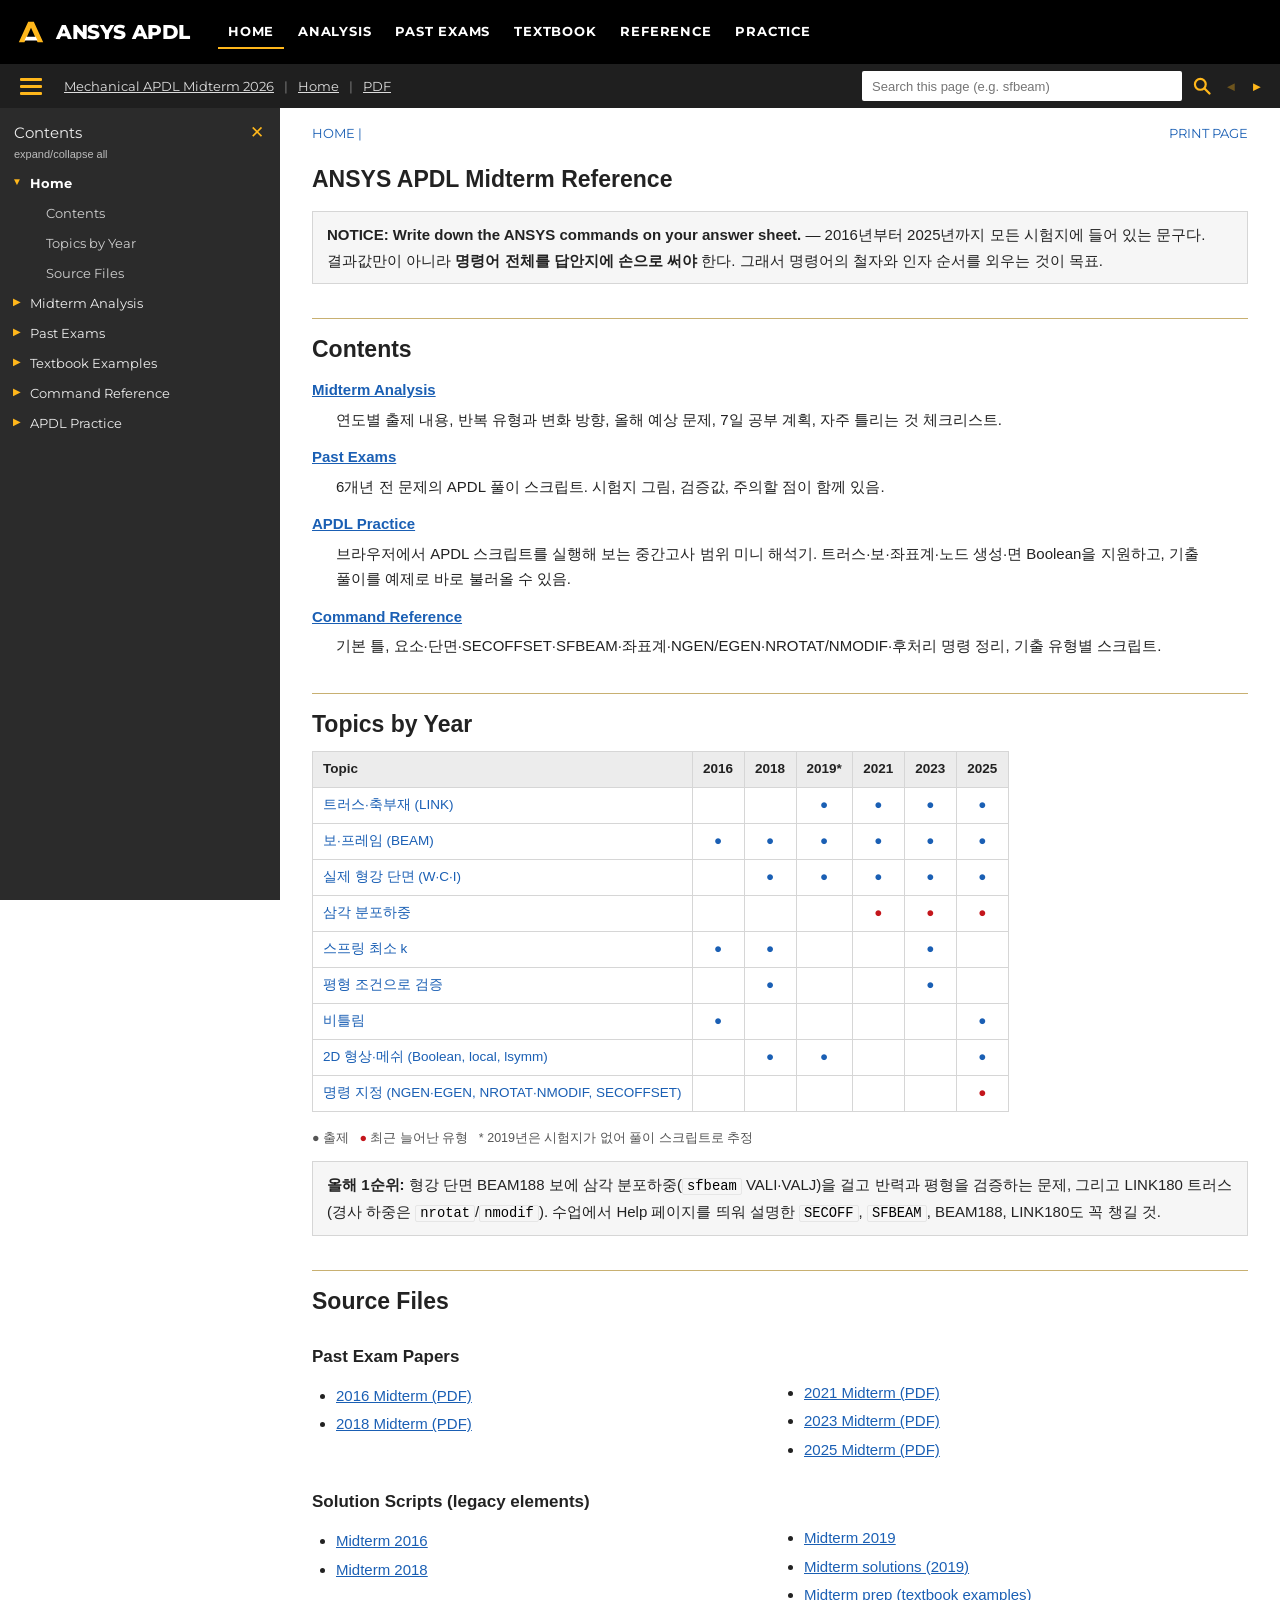
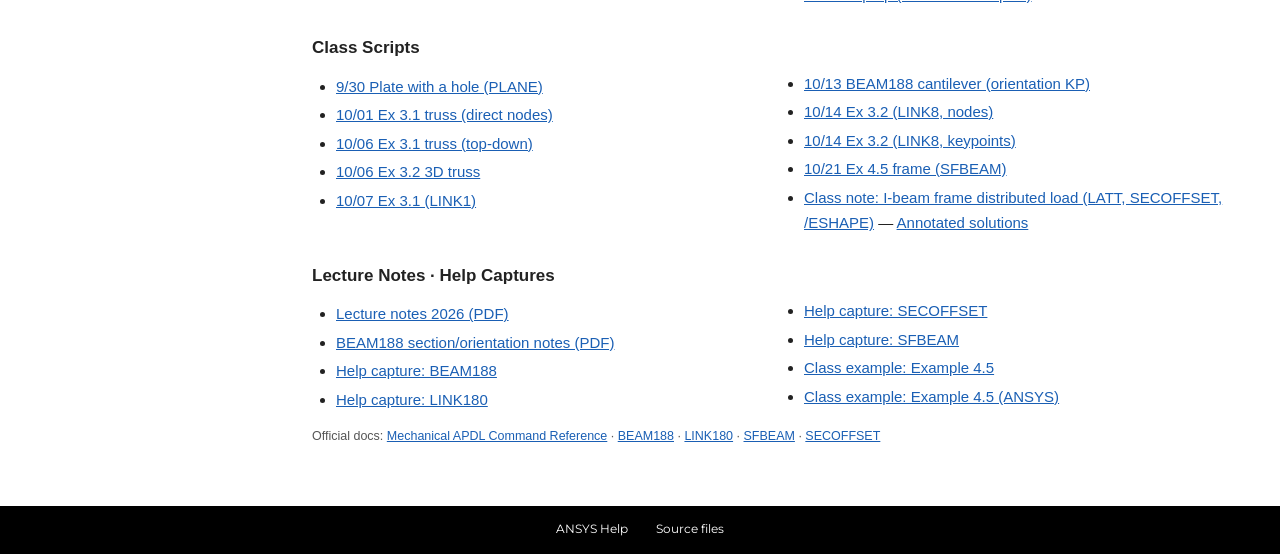
==== index.html @ 841d7f25 "사이트 설명 문체를 ~합니다에서 ~한다/~음 체로 통일 Co-Authored-By: Claude Sonnet 5.5 <noreply@anthropic.com> Claude-Sess" ====
<!doctype html>
<html lang="en">
<head>
<meta charset="utf-8">
<meta name="viewport" content="width=device-width, initial-scale=1">
<meta name="robots" content="noindex">
<title>ANSYS APDL</title>
<meta name="description" content="ANSYS APDL midterm reference">
<link rel="preconnect" href="https://fonts.googleapis.com">
<link rel="preconnect" href="https://fonts.gstatic.com" crossorigin>
<link rel="stylesheet" href="https://fonts.googleapis.com/css2?family=Montserrat:wght@400;500;600;700;800&display=swap">
<link rel="stylesheet" href="style.css">
</head>
<body>
<header class="hd">
  <a class="logo" href="index.html"><svg class="mk" viewBox="0 0 32 32" aria-hidden="true"><path d="M3 27 L13 5 h6 L29 27 h-6 l-7-15.5 L9 27z" fill="#ffb71b"/><path d="M11 21 h10 l2 4 H9z" fill="#fff"/></svg><span class="tx"><b>ANSYS APDL</b></span></a>
  <nav class="topnav" aria-label="Pages"><a href="index.html" aria-current="page">Home</a><a href="trend.html">Analysis</a><a href="exams.html">Past Exams</a><a href="textbook.html">Textbook</a><a href="ref.html">Reference</a><a href="apdl.html">Practice</a></nav>
</header>
<div class="sb">
  <button class="burger" type="button" id="burger" aria-label="Toggle contents"><span></span><span></span><span></span></button>
  <div class="crumbs"><a href="index.html">Mechanical APDL Midterm 2026</a><span class="sep">|</span><a href="index.html">Home</a><span class="sep">|</span><a href="#" id="printlink">PDF</a></div>
  <form class="search" id="search" role="search">
    <input type="search" id="q" placeholder="Search this page (e.g. sfbeam)" aria-label="Search this page">
    <button class="ic" type="submit" aria-label="Search"><svg width="20" height="20" viewBox="0 0 24 24" aria-hidden="true"><circle cx="10" cy="10" r="6.5" fill="none" stroke="currentColor" stroke-width="2.6"/><path d="M15 15 L21 21" stroke="currentColor" stroke-width="2.8" stroke-linecap="round"/></svg></button>
    <span class="pn"><span>◀</span><a href="trend.html" title="Next page" aria-label="Next page">▶</a></span>
  </form>
</div>
<div class="layout">
<aside class="side" id="side" aria-label="Contents">
  <div class="shd">Contents <span><button class="x" type="button" id="sbclose" aria-label="Close contents">✕</button></span></div>
  <button class="ec" type="button" id="ecall">expand/collapse all</button>
  <ul class="tree"><li class="cur"><div class="row"><button class="tw" type="button" aria-label="Expand">▼</button><a href="index.html">Home</a></div><ul><li class=""><div class="row"><span class="tw leaf">▶</span><a href="index.html#contents">Contents</a></div></li><li class=""><div class="row"><span class="tw leaf">▶</span><a href="index.html#matrix">Topics by Year</a></div></li><li class=""><div class="row"><span class="tw leaf">▶</span><a href="index.html#files">Source Files</a></div></li></ul></li><li class="closed"><div class="row"><button class="tw" type="button" aria-label="Expand">▶</button><a href="trend.html">Midterm Analysis</a></div><ul><li class=""><div class="row"><span class="tw leaf">▶</span><a href="trend.html#1-시험-형식">1. Exam Format</a></div></li><li class=""><div class="row"><span class="tw leaf">▶</span><a href="trend.html#2-연도별-출제-내용">2. Contents by Year</a></div></li><li class=""><div class="row"><span class="tw leaf">▶</span><a href="trend.html#3-경향-분석">3. Trend Analysis</a></div></li><li class=""><div class="row"><span class="tw leaf">▶</span><a href="trend.html#4-공부법">4. How to Study</a></div></li></ul></li><li class="closed"><div class="row"><button class="tw" type="button" aria-label="Expand">▶</button><a href="exams.html">Past Exams</a></div><ul><li class="closed"><div class="row"><button class="tw" type="button" aria-label="Expand">▼</button><a href="exams.html#y2016">2016 Midterm (Oct. 27, 2016)</a></div><ul><li><div class="row"><span class="tw leaf">▶</span><a href="exams.html#p2016-1">Problem 1 — Torsion of a two-step circular shaft (BEAM188, CSOLID)</a></div></li><li><div class="row"><span class="tw leaf">▶</span><a href="exams.html#p2016-2">Problem 2 — Fixed-fixed beam + center spring, minimum k (BEAM188 + LINK180)</a></div></li></ul></li><li class="closed"><div class="row"><button class="tw" type="button" aria-label="Expand">▼</button><a href="exams.html#y2018">2018 Midterm (Oct. 23, 2018)</a></div><ul><li><div class="row"><span class="tw leaf">▶</span><a href="exams.html#p2018-1">Problem 1 — W310×52 beam, roller → spring (BEAM188 + LINK180)</a></div></li><li><div class="row"><span class="tw leaf">▶</span><a href="exams.html#p2018-2">Problem 2 — Building a 2D area (Boolean)</a></div></li></ul></li><li class="closed"><div class="row"><button class="tw" type="button" aria-label="Expand">▼</button><a href="exams.html#y2019">2019 Midterm (reconstructed from solution script)</a></div><ul><li><div class="row"><span class="tw leaf">▶</span><a href="exams.html#p2019-1">Problem 1 — Example 4.5 overhang frame, I-section (BEAM188)</a></div></li><li><div class="row"><span class="tw leaf">▶</span><a href="exams.html#p2019-2">Problem 2 — Stepped bar (LINK180)</a></div></li><li><div class="row"><span class="tw leaf">▶</span><a href="exams.html#p2019-3">Problem 3 — Symmetric lines with a local CS and LSYMM</a></div></li></ul></li><li class="closed"><div class="row"><button class="tw" type="button" aria-label="Expand">▼</button><a href="exams.html#y2021">2021 Midterm (Oct. 27, 2021)</a></div><ul><li><div class="row"><span class="tw leaf">▶</span><a href="exams.html#p2021-1">Problem 1 — Tapered plate, prescribed displacement δ (LINK180)</a></div></li><li><div class="row"><span class="tw leaf">▶</span><a href="exams.html#p2021-2">Problem 2 — Two-material overhang frame, C-channel, triangular load (BEAM188)</a></div></li></ul></li><li class="closed"><div class="row"><button class="tw" type="button" aria-label="Expand">▼</button><a href="exams.html#y2023">2023 Midterm (Oct. 24, 2023)</a></div><ul><li><div class="row"><span class="tw leaf">▶</span><a href="exams.html#p2023-1">Problem 1 — Fixed-fixed composite axial bar (LINK180)</a></div></li><li><div class="row"><span class="tw leaf">▶</span><a href="exams.html#p2023-2">Problem 2 — C310×45 beam, triangular load, roller → spring (BEAM188 + LINK180)</a></div></li></ul></li><li class="closed"><div class="row"><button class="tw" type="button" aria-label="Expand">▼</button><a href="exams.html#y2025">2025 Midterm (Oct. 21, 2025)</a></div><ul><li><div class="row"><span class="tw leaf">▶</span><a href="exams.html#p2025-1">Problem 1 — Local cylindrical CS + NGEN + EGEN (PLANE182)</a></div></li><li><div class="row"><span class="tw leaf">▶</span><a href="exams.html#p2025-2">Problem 2 — Balcony truss, inclined load without trig (NROTAT / NMODIF)</a></div></li><li><div class="row"><span class="tw leaf">▶</span><a href="exams.html#p2025-3">Problem 3 — W8×67 + C9×20 L-shaped beam, SECOFFSET, torsion (BEAM188)</a></div></li></ul></li></ul></li><li class="closed"><div class="row"><button class="tw" type="button" aria-label="Expand">▶</button><a href="textbook.html">Textbook Examples</a></div><ul><li class="closed"><div class="row"><button class="tw" type="button" aria-label="Expand">▼</button><a href="textbook.html#ch1">Chapter 1 — Direct Formulation</a></div><ul><li><div class="row"><span class="tw leaf">▶</span><a href="textbook.html#ex1-1">Example 1.1 — Tapered bar</a></div></li><li><div class="row"><span class="tw leaf">▶</span><a href="textbook.html#ex1-3">Example 1.3 — Torsion of a two-material circular shaft (= 2016-1)</a></div></li><li><div class="row"><span class="tw leaf">▶</span><a href="textbook.html#ex1-4">Example 1.4 — Plate with a hole (parallel springs)</a></div></li></ul></li><li class="closed"><div class="row"><button class="tw" type="button" aria-label="Expand">▼</button><a href="textbook.html#ch3">Chapter 3 — Trusses (LINK180)</a></div><ul><li><div class="row"><span class="tw leaf">▶</span><a href="textbook.html#ex3-1">Example 3.1 — Balcony truss</a></div></li><li><div class="row"><span class="tw leaf">▶</span><a href="textbook.html#ex3-2">Example 3.2 — 3D truss</a></div></li><li><div class="row"><span class="tw leaf">▶</span><a href="textbook.html#p3-3">Problem 3.3 — Two members at 60°</a></div></li><li><div class="row"><span class="tw leaf">▶</span><a href="textbook.html#p3-4">Problem 3.4 — 1.25 m truss, 15° inclined load</a></div></li><li><div class="row"><span class="tw leaf">▶</span><a href="textbook.html#p3-5">Problem 3.5 — 1.5 m × 1 m truss</a></div></li><li><div class="row"><span class="tw leaf">▶</span><a href="textbook.html#p3-6">Problem 3.6 — 8 ft equilateral truss</a></div></li><li><div class="row"><span class="tw leaf">▶</span><a href="textbook.html#p3-8">Problem 3.8 — 3D tripod</a></div></li></ul></li><li class="closed"><div class="row"><button class="tw" type="button" aria-label="Expand">▼</button><a href="textbook.html#ch4">Chapter 4 — Axial Members, Beams, Frames (LINK180 / BEAM188)</a></div><ul><li><div class="row"><span class="tw leaf">▶</span><a href="textbook.html#ex4-2">Example 4.2 — Four-story building column (incl. Example 4.1)</a></div></li><li><div class="row"><span class="tw leaf">▶</span><a href="textbook.html#ex4-3">Example 4.3 — W18×35 cantilever balcony beam</a></div></li><li><div class="row"><span class="tw leaf">▶</span><a href="textbook.html#ex4-4">Example 4.4 — W310×52 beam + roller (= 2018-1)</a></div></li><li><div class="row"><span class="tw leaf">▶</span><a href="textbook.html#ex4-5">Example 4.5 — Overhang frame</a></div></li><li><div class="row"><span class="tw leaf">▶</span><a href="textbook.html#p4-1">Problem 4.1 — Fixed-fixed stepped bar</a></div></li><li><div class="row"><span class="tw leaf">▶</span><a href="textbook.html#p4-3">Problem 4.3 — Three-segment bar, two loads</a></div></li><li><div class="row"><span class="tw leaf">▶</span><a href="textbook.html#p4-9">Problem 4.9 — Ramp frame (square tube)</a></div></li><li><div class="row"><span class="tw leaf">▶</span><a href="textbook.html#p4-21">Problem 4.21 — W18×35 simply supported beam</a></div></li></ul></li></ul></li><li class="closed"><div class="row"><button class="tw" type="button" aria-label="Expand">▶</button><a href="ref.html">Command Reference</a></div><ul><li class=""><div class="row"><span class="tw leaf">▶</span><a href="ref.html#0-기본-틀-모든-문제-공통">0. Basic Template</a></div></li><li class=""><div class="row"><span class="tw leaf">▶</span><a href="ref.html#1-요소-요약">1. Elements</a></div></li><li class=""><div class="row"><span class="tw leaf">▶</span><a href="ref.html#2-단면-sectype-secdata">2. Sections (SECTYPE / SECDATA)</a></div></li><li class=""><div class="row"><span class="tw leaf">▶</span><a href="ref.html#3-beam188-방향-가장-많이-헷갈림">3. BEAM188 Orientation — K Node</a></div></li><li class=""><div class="row"><span class="tw leaf">▶</span><a href="ref.html#4-sfbeam-보-분포하중">4. SFBEAM (Beam Surface Loads)</a></div></li><li class=""><div class="row"><span class="tw leaf">▶</span><a href="ref.html#5-형상-만들기-solid-modeling">5. Solid Modeling</a></div></li><li class=""><div class="row"><span class="tw leaf">▶</span><a href="ref.html#6-메쉬">6. Meshing</a></div></li><li class=""><div class="row"><span class="tw leaf">▶</span><a href="ref.html#7-노드-요소-직접-생성-direct-generation">7. Direct Generation</a></div></li><li class=""><div class="row"><span class="tw leaf">▶</span><a href="ref.html#8-경계조건-하중">8. Boundary Conditions · Loads</a></div></li><li class=""><div class="row"><span class="tw leaf">▶</span><a href="ref.html#9-후처리">9. Postprocessing</a></div></li><li class=""><div class="row"><span class="tw leaf">▶</span><a href="ref.html#10-apdl-파라미터-함수">10. APDL Parameters / Functions</a></div></li></ul></li><li class="closed"><div class="row"><button class="tw" type="button" aria-label="Expand">▶</button><a href="apdl.html">APDL Practice</a></div><ul><li class=""><div class="row"><span class="tw leaf">▶</span><a href="apdl.html#howto">How to Use</a></div></li><li class=""><div class="row"><span class="tw leaf">▶</span><a href="apdl.html#support">Supported Commands (midterm scope)</a></div></li></ul></li></ul>
</aside>
<main class="content">
  <div class="ctop"><a href="index.html">Home |</a><button class="pr" type="button" id="printbtn">Print page</button></div>
<h1 id="top">ANSYS APDL Midterm Reference</h1>
<div class="note">
<p><b>NOTICE: Write down the ANSYS commands on your answer sheet.</b> — 2016년부터 2025년까지 모든 시험지에 들어 있는 문구다.
결과값만이 아니라 <b>명령어 전체를 답안지에 손으로 써야</b> 한다. 그래서 명령어의 철자와 인자 순서를 외우는 것이 목표.</p>
</div>

<h2 id="contents">Contents</h2>
<dl class="arglist pages">
<dt><a href="trend.html">Midterm Analysis</a></dt>
<dd>연도별 출제 내용, 반복 유형과 변화 방향, 올해 예상 문제, 7일 공부 계획, 자주 틀리는 것 체크리스트.</dd>
<dt><a href="exams.html">Past Exams</a></dt>
<dd>6개년 전 문제의 APDL 풀이 스크립트. 시험지 그림, 검증값, 주의할 점이 함께 있음.</dd>
<dt><a href="apdl.html">APDL Practice</a></dt>
<dd>브라우저에서 APDL 스크립트를 실행해 보는 중간고사 범위 미니 해석기. 트러스·보·좌표계·노드 생성·면 Boolean을 지원하고, 기출 풀이를 예제로 바로 불러올 수 있음.</dd>
<dt><a href="ref.html">Command Reference</a></dt>
<dd>기본 틀, 요소·단면·SECOFFSET·SFBEAM·좌표계·NGEN/EGEN·NROTAT/NMODIF·후처리 명령 정리, 기출 유형별 스크립트.</dd>
</dl>

<h2 id="matrix">Topics by Year</h2>
<table class="matrix">
<thead><tr><th>Topic</th><th>2016</th><th>2018</th><th>2019*</th><th>2021</th><th>2023</th><th>2025</th></tr></thead>
<tbody>
<tr><td>트러스·축부재 (LINK)</td><td></td><td></td><td>●</td><td>●</td><td>●</td><td>●</td></tr>
<tr><td>보·프레임 (BEAM)</td><td>●</td><td>●</td><td>●</td><td>●</td><td>●</td><td>●</td></tr>
<tr><td>실제 형강 단면 (W·C·I)</td><td></td><td>●</td><td>●</td><td>●</td><td>●</td><td>●</td></tr>
<tr><td>삼각 분포하중</td><td></td><td></td><td></td><td class="hot">●</td><td class="hot">●</td><td class="hot">●</td></tr>
<tr><td>스프링 최소 k</td><td>●</td><td>●</td><td></td><td></td><td>●</td><td></td></tr>
<tr><td>평형 조건으로 검증</td><td></td><td>●</td><td></td><td></td><td>●</td><td></td></tr>
<tr><td>비틀림</td><td>●</td><td></td><td></td><td></td><td></td><td>●</td></tr>
<tr><td>2D 형상·메쉬 (Boolean, local, lsymm)</td><td></td><td>●</td><td>●</td><td></td><td></td><td>●</td></tr>
<tr><td>명령 지정 (NGEN·EGEN, NROTAT·NMODIF, SECOFFSET)</td><td></td><td></td><td></td><td></td><td></td><td class="hot">●</td></tr>
</tbody></table>
<p class="small">● 출제 &nbsp; <span class="hot">●</span> 최근 늘어난 유형 &nbsp; * 2019년은 시험지가 없어 풀이 스크립트로 추정</p>

<div class="note">
<p><b>올해 1순위:</b> 형강 단면 BEAM188 보에 삼각 분포하중(<code>sfbeam</code> VALI·VALJ)을 걸고 반력과 평형을 검증하는 문제,
그리고 LINK180 트러스(경사 하중은 <code>nrotat</code>/<code>nmodif</code>).
수업에서 Help 페이지를 띄워 설명한 <code>SECOFF</code>, <code>SFBEAM</code>, BEAM188, LINK180도 꼭 챙길 것.</p>
</div>

<h2 id="files">Source Files</h2>
<h3 id="files-exam">Past Exam Papers</h3>
<ul class="files">
<li><a href="%E1%84%8C%E1%85%A5%E1%86%AB%E1%84%89%E1%85%A1%E1%86%AB%E1%84%80%E1%85%AE%E1%84%8C%E1%85%A9%E1%84%92%E1%85%A2%E1%84%89%E1%85%A5%E1%86%A8%2016%E1%84%82%E1%85%A7%E1%86%AB%20%E1%84%8C%E1%85%AE%E1%86%BC%E1%84%80%E1%85%A1%E1%86%AB.pdf">2016 Midterm (PDF)</a></li>
<li><a href="%E1%84%8C%E1%85%A5%E1%86%AB%E1%84%89%E1%85%A1%E1%86%AB%E1%84%80%E1%85%AE%E1%84%8C%E1%85%A9%E1%84%92%E1%85%A2%E1%84%89%E1%85%A5%E1%86%A8%2018%E1%84%82%E1%85%A7%E1%86%AB%20%E1%84%8C%E1%85%AE%E1%86%BC%E1%84%80%E1%85%A1%E1%86%AB.pdf">2018 Midterm (PDF)</a></li>
<li><a href="%E1%84%8C%E1%85%A5%E1%86%AB%E1%84%89%E1%85%A1%E1%86%AB%E1%84%80%E1%85%AE%E1%84%8C%E1%85%A9%E1%84%92%E1%85%A2%E1%84%89%E1%85%A5%E1%86%A8%2021%E1%84%82%E1%85%A7%E1%86%AB%20%E1%84%8C%E1%85%AE%E1%86%BC%E1%84%80%E1%85%A1%E1%86%AB.pdf">2021 Midterm (PDF)</a></li>
<li><a href="%E1%84%8C%E1%85%A5%E1%86%AB%E1%84%89%E1%85%A1%E1%86%AB%E1%84%80%E1%85%AE%E1%84%8C%E1%85%A9%E1%84%92%E1%85%A2%E1%84%89%E1%85%A5%E1%86%A8%2023%E1%84%82%E1%85%A7%E1%86%AB%20%E1%84%8C%E1%85%AE%E1%86%BC%E1%84%80%E1%85%A1%E1%86%AB.pdf">2023 Midterm (PDF)</a></li>
<li><a href="%E1%84%8C%E1%85%A5%E1%86%AB%E1%84%89%E1%85%A1%E1%86%AB%E1%84%80%E1%85%AE%E1%84%8C%E1%85%A9%E1%84%92%E1%85%A2%E1%84%89%E1%85%A5%E1%86%A8%2025%E1%84%82%E1%85%A7%E1%86%AB%20%E1%84%8C%E1%85%AE%E1%86%BC%E1%84%80%E1%85%A1%E1%86%AB.pdf">2025 Midterm (PDF)</a></li>
</ul>
<h3 id="files-sol">Solution Scripts (legacy elements)</h3>
<ul class="files">
<li><a href="%E1%84%8C%E1%85%AE%E1%86%BC%E1%84%80%E1%85%A1%E1%86%AB%E1%84%80%E1%85%A9%E1%84%89%E1%85%A1%2016%E1%84%82%E1%85%A7%E1%86%AB.txt">Midterm 2016</a></li>
<li><a href="%E1%84%8C%E1%85%AE%E1%86%BC%E1%84%80%E1%85%A1%E1%86%AB%E1%84%80%E1%85%A9%E1%84%89%E1%85%A1%2018%E1%84%82%E1%85%A7%E1%86%AB.txt">Midterm 2018</a></li>
<li><a href="%E1%84%8C%E1%85%AE%E1%86%BC%E1%84%80%E1%85%A1%E1%86%AB%E1%84%80%E1%85%A9%E1%84%89%E1%85%A1%2019%E1%84%82%E1%85%A7%E1%86%AB.TXT">Midterm 2019</a></li>
<li><a href="%E1%84%8C%E1%85%AE%E1%86%BC%E1%84%80%E1%85%A1%E1%86%AB%E1%84%80%E1%85%A9%E1%84%89%E1%85%A1%20%E1%84%91%E1%85%AE%E1%86%AF%E1%84%8B%E1%85%B5.TXT">Midterm solutions (2019)</a></li>
<li><a href="%E1%84%8C%E1%85%AE%E1%86%BC%E1%84%80%E1%85%A1%E1%86%AB%E1%84%80%E1%85%A9%E1%84%89%E1%85%A1%20%E1%84%83%E1%85%A2%E1%84%87%E1%85%B5.TXT">Midterm prep (textbook examples)</a></li>
</ul>
<h3 id="files-class">Class Scripts</h3>
<ul class="files">
<li><a href="9_30.txt">9/30 Plate with a hole (PLANE)</a></li>
<li><a href="1001ansys.txt">10/01 Ex 3.1 truss (direct nodes)</a></li>
<li><a href="1006%20ansys.txt">10/06 Ex 3.1 truss (top-down)</a></li>
<li><a href="1006_1ansys.txt">10/06 Ex 3.2 3D truss</a></li>
<li><a href="10_07.TXT">10/07 Ex 3.1 (LINK1)</a></li>
<li><a href="1013.txt">10/13 BEAM188 cantilever (orientation KP)</a></li>
<li><a href="10_14.TXT">10/14 Ex 3.2 (LINK8, nodes)</a></li>
<li><a href="10_14_2.txt">10/14 Ex 3.2 (LINK8, keypoints)</a></li>
<li><a href="10_21.TXT">10/21 Ex 4.5 frame (SFBEAM)</a></li>
<li><a href="sfbeam%20%EB%B6%84%ED%8F%AC%ED%95%98%EC%A4%91%20%28%EC%88%98%EC%97%85%29.txt">Class note: I-beam frame distributed load (LATT, SECOFFSET, /ESHAPE)</a> — <a href="ref.html#수업-예제-i형강-프레임-분포하중">Annotated solutions</a></li>
</ul>
<h3 id="files-ref">Lecture Notes · Help Captures</h3>
<ul class="files">
<li><a href="%E1%84%80%E1%85%A1%E1%86%BC%E1%84%8B%E1%85%B4%E1%84%8C%E1%85%A1%E1%84%85%E1%85%AD%282026%29.pdf">Lecture notes 2026 (PDF)</a></li>
<li><a href="BEAM188.pdf">BEAM188 section/orientation notes (PDF)</a></li>
<li><a href="beam188.png">Help capture: BEAM188</a></li>
<li><a href="link180.png">Help capture: LINK180</a></li>
<li><a href="secoffset.png">Help capture: SECOFFSET</a></li>
<li><a href="sfbeam.png">Help capture: SFBEAM</a></li>
<li><a href="%E1%84%89%E1%85%AE%E1%84%8B%E1%85%A5%E1%86%B8%E1%84%8B%E1%85%A8%E1%84%8C%E1%85%A6.png">Class example: Example 4.5</a></li>
<li><a href="%E1%84%89%E1%85%AE%E1%84%8B%E1%85%A5%E1%86%B8%E1%84%8B%E1%85%A8%E1%84%8C%E1%85%A61.png">Class example: Example 4.5 (ANSYS)</a></li>
</ul>
<p class="small">Official docs: <a href="https://ansyshelp.ansys.com/public/Views/Secured/corp/v251/en/ans_cmd/Hlp_C_CmdTOC.html" rel="noopener">Mechanical APDL Command Reference</a> · <a href="https://ansyshelp.ansys.com/public/Views/Secured/corp/v251/en/ans_elem/Hlp_E_BEAM188.html" rel="noopener">BEAM188</a> · <a href="https://ansyshelp.ansys.com/public/Views/Secured/corp/v251/en/ans_elem/Hlp_E_LINK180.html" rel="noopener">LINK180</a> · <a href="https://ansyshelp.ansys.com/public/Views/Secured/corp/v251/en/ans_cmd/Hlp_C_SFBEAM.html" rel="noopener">SFBEAM</a> · <a href="https://ansyshelp.ansys.com/public/Views/Secured/corp/v251/en/ans_cmd/Hlp_C_SECOFFSET.html" rel="noopener">SECOFFSET</a></p>

</main>
</div>
<footer class="ft"><a href="https://ansyshelp.ansys.com/" rel="noopener">ANSYS Help</a><a href="index.html">Source files</a></footer>
<script src="site.js"></script>

</body>
</html>
---- style.css ----
/* 전산구조해석 중간고사 Reference — 레퍼런스 문서 사이트 스타일 */
:root{
  --black:#000; --bar:#1f1f1f; --side:#2b2b2b;
  --accent:#ffb71b; --accent-2:#f39c12;
  --fg:#222; --fg-2:#555; --line:#d6d6d6; --line-2:#e6e6e6; --bg:#fff; --bg-2:#f6f6f6; --bg-3:#ececec;
  --link:#1a5fb4; --link-2:#0b4a91; --hot:#c4161c; --mark:#ffef5a;
  --mono:Monaco,Menlo,Consolas,'Courier New','D2Coding',monospace;
  --sans:'Helvetica Neue',Helvetica,Arial,'Apple SD Gothic Neo','Malgun Gothic','Noto Sans KR',sans-serif;
  --ui:'Montserrat','Source Sans Pro',calibri,Helvetica,Arial,'Apple SD Gothic Neo','Malgun Gothic','Noto Sans KR',sans-serif;
  --hd:64px; --sb:44px; --sw:280px;
}
*{box-sizing:border-box}
html{-webkit-text-size-adjust:100%;scroll-padding-top:calc(var(--hd) + var(--sb) + 12px)}
body{margin:0;background:var(--bg);color:var(--fg);font:15px/1.7 var(--sans);word-break:keep-all}
.hd,.sb,.side,.ft,.ctop,.search input{font-family:var(--ui)}
a{color:var(--link)}
a:hover{color:var(--link-2)}

/* ---------- 상단 검정 헤더 ---------- */
.hd{position:fixed;inset:0 0 auto 0;height:var(--hd);background:var(--black);color:#fff;display:flex;align-items:center;gap:28px;padding:0 24px 0 16px;z-index:50}
.logo{display:flex;align-items:center;gap:10px;color:#fff;text-decoration:none;flex:none}
.logo .mk{width:30px;height:30px;flex:none}
.logo .tx{display:flex;flex-direction:column;line-height:1.05}
.logo b{font:800 20px/1.05 var(--ui);letter-spacing:-.02em}
.logo small{font:600 10px var(--ui);color:#bbb;letter-spacing:.12em}
.topnav{display:flex;gap:4px;overflow-x:auto;scrollbar-width:none;flex:1}
.topnav::-webkit-scrollbar{display:none}
.topnav a{color:#fff;text-decoration:none;font:700 13px var(--ui);letter-spacing:.06em;text-transform:uppercase;padding:8px 10px;white-space:nowrap;border-bottom:2px solid transparent}
.topnav a:hover{color:var(--accent)}
.topnav a[aria-current="page"]{border-bottom-color:var(--accent)}
.hd .who{font:700 13px var(--ui);letter-spacing:.06em;color:#fff;white-space:nowrap}

/* ---------- 회색 바 (메뉴 · 경로 · 검색) ---------- */
.sb{position:fixed;inset:var(--hd) 0 auto 0;height:var(--sb);background:var(--bar);display:flex;align-items:center;gap:16px;padding:0 14px;z-index:49;color:#ddd}
.burger{background:none;border:0;padding:6px;cursor:pointer;display:flex;flex-direction:column;gap:4px;flex:none}
.burger span{display:block;width:22px;height:3px;background:var(--accent);border-radius:1px}
.crumbs{display:flex;align-items:center;gap:10px;font-size:13px;min-width:0;overflow:hidden;white-space:nowrap}
.crumbs a{color:#ddd}
.crumbs .sep{color:#888}
.search{margin-left:auto;display:flex;align-items:center;gap:8px;min-width:0}
.search input{width:320px;max-width:42vw;height:30px;border:0;border-radius:2px;padding:0 10px;font:13px var(--sans);color:#222;background:#fff;min-width:0}
.search .ic{background:none;border:0;cursor:pointer;color:var(--accent);padding:2px;display:flex}
.pn{display:flex;gap:6px;flex:none}
.pn a,.pn span{color:var(--accent);text-decoration:none;font-size:18px;line-height:1;padding:2px 4px}
.pn span{opacity:.35}

/* ---------- 레이아웃 ---------- */
.layout{display:grid;grid-template-columns:var(--sw) minmax(0,1fr);padding-top:calc(var(--hd) + var(--sb));min-height:100vh}
body.nosb .layout{grid-template-columns:minmax(0,1fr)}
body.nosb .side{display:none}

/* ---------- 왼쪽 목차 ---------- */
.side{background:var(--side);color:#eee;position:sticky;top:calc(var(--hd) + var(--sb));height:calc(100vh - var(--hd) - var(--sb));overflow:auto;font-size:13px;scrollbar-color:#555 var(--side);padding-bottom:24px}
.side .shd{display:flex;align-items:center;justify-content:space-between;padding:12px 14px 2px;font-size:15px}
.side .shd .x{color:var(--accent);font-size:17px;cursor:pointer;background:none;border:0;padding:0 2px}
.side .ec{display:block;padding:0 14px 8px;color:#bbb;font:11px var(--sans);background:none;border:0;cursor:pointer;text-align:left}
.side ul{list-style:none;margin:0;padding:0}
.side li > .row{display:flex;align-items:flex-start;gap:6px;padding:4px 12px 4px 10px}
.side .tw{flex:none;width:14px;color:var(--accent);background:none;border:0;cursor:pointer;font-size:10px;line-height:20px;padding:0}
.side .tw.leaf{visibility:hidden}
.side a{color:#eee;text-decoration:none}
.side a:hover{text-decoration:underline}
.side li.cur > .row > a{font-weight:700;color:#fff}
.side ul ul{padding-left:16px}
.side ul ul a{color:#cfcfcf}
.side li.closed > ul{display:none}
.side a.on{color:var(--accent)!important}

/* ---------- 본문 ---------- */
.content{min-width:0;padding:14px 32px 48px;max-width:1080px}
.ctop{display:flex;justify-content:space-between;align-items:center;font-size:13px;margin:0 0 16px}
.ctop a{text-decoration:none;color:var(--link);text-transform:uppercase}
.ctop .pr{background:none;border:0;color:var(--link);font:13px var(--ui);cursor:pointer;text-transform:uppercase;padding:0}
h1{font-size:23px;margin:4px 0 6px;font-weight:700;letter-spacing:0}
h2{font-size:23px;margin:34px 0 12px;padding-top:16px;font-weight:700;border-top:1px solid #c8b071;line-height:1.3}
h3{font-size:17px;margin:26px 0 8px;font-weight:700}
h4{font-size:14.5px;margin:18px 0 6px}
p{margin:0 0 11px}
.syntax{font-size:15px;margin:2px 0 4px}
.syntax i{font-family:var(--mono);font-style:italic}
.cmd-desc{margin:0 0 6px}
.cat{text-align:right;color:var(--link);font-size:13px;margin:-2px 0 12px}
.content ul,.content ol{margin:0 0 12px;padding-left:24px}
.content li{margin:3px 0}
.sub{font-weight:700;margin:14px 0 6px}
.small{font-size:12.5px;color:var(--fg-2)}
code{font-family:var(--mono);font-size:.92em;color:#000;background:var(--bg-2);border:1px solid var(--line-2);border-radius:2px;padding:0 4px}
pre{background:#f7f7f7;border:1px solid var(--line);border-left:3px solid var(--accent);padding:12px 14px;overflow-x:auto;font:13px/1.55 var(--mono);margin:8px 0 16px}
pre code{background:none;border:0;padding:0;font-size:inherit;white-space:pre}
pre .c{color:#2e7d32}
dl.arglist{margin:6px 0 14px}
dl.arglist dt{font-family:var(--mono);font-weight:700;font-style:italic;margin-top:12px}
dl.arglist dd{margin:4px 0 0 24px}

/* 표 */
table{border-collapse:collapse;margin:8px 0 16px;font-size:13.5px;max-width:100%;display:block;overflow-x:auto}
th,td{border:1px solid var(--line);padding:6px 10px;text-align:left;vertical-align:top}
th{background:var(--bg-3);font-weight:700;white-space:nowrap}
table.res td:first-child{white-space:nowrap}
table.matrix td,table.matrix th{text-align:center;min-width:52px}
table.matrix td:first-child,table.matrix th:first-child{text-align:left;min-width:0}
table.matrix td{color:var(--link)}
.hot{color:var(--hot)!important}

/* Note / Tip */
.note,blockquote{border:1px solid var(--line);background:var(--bg-2);padding:10px 14px;margin:12px 0 16px}
.note p:last-child,blockquote p:last-child{margin-bottom:0}
blockquote{margin-left:0;margin-right:0;border-left:3px solid var(--accent)}
.tip{border-left:3px solid var(--link);padding:2px 0 2px 12px;color:#333}
.tip::before{content:"Note: ";font-weight:700}

/* 그림 */
figure.fig{margin:12px 0 18px}
figure.fig img{display:block;max-width:min(100%,760px);height:auto;border:1px solid var(--line)}
figure.fig figcaption{font-size:13px;color:var(--fg-2);margin-top:6px}
.figrow{display:grid;grid-template-columns:repeat(auto-fit,minmax(230px,1fr));gap:14px 18px;margin:12px 0 16px}
.figrow.six{grid-template-columns:repeat(auto-fit,minmax(200px,1fr))}
.figrow figure.fig{margin:0}
figure.fig.help img{border:1px solid var(--line-2);background:#fff;padding:6px;width:100%;max-height:250px;object-fit:contain}
figure.fig.help figcaption{font-size:12.5px;line-height:1.5}
figure.fig .src{color:#888;font-size:11.5px}
figure.fig figcaption::before{content:"그림. ";font-weight:700;color:var(--fg)}
figure.svgfig.wide svg{max-width:960px}
figure.svgfig svg{display:block;width:100%;max-width:640px;height:auto;border:1px solid var(--line);background:#fff;color:#333}

/* 파일 목록 */
ul.files{columns:2 260px;column-gap:24px}
ul.files li{break-inside:avoid}

mark{background:var(--mark);color:inherit;padding:0}
mark.now{outline:2px solid var(--accent-2)}

/* ---------- 바닥 ---------- */
.ft{background:var(--black);color:#fff;font-size:11.5px;text-align:center;padding:14px 16px;display:flex;gap:28px;justify-content:center;flex-wrap:wrap}
.ft a{color:#fff;text-decoration:none}

/* ---------- 모바일 ---------- */
@media (max-width:860px){
  :root{--hd:56px}
  .hd{gap:14px;padding:0 12px}
  .logo small,.hd .who{display:none}
  .crumbs{display:none}
  .search{flex:1}
  .search input{width:100%;max-width:none;flex:1}
  .layout{grid-template-columns:minmax(0,1fr)}
  .side{position:fixed;left:0;top:calc(var(--hd) + var(--sb));width:min(86vw,320px);z-index:48;transform:translateX(-100%);transition:transform .2s;display:block}
  body.sbopen .side{transform:none;box-shadow:0 0 0 100vmax rgb(0 0 0/.35)}
  body.nosb .side{display:block}
  .content{padding:12px 16px 32px}
}
@media print{
  .hd,.sb,.side,.ft,.ctop{display:none}
  .layout{display:block;padding:0}
  .content{padding:0;max-width:none}
  pre{white-space:pre-wrap;break-inside:avoid}
  figure{break-inside:avoid}
  body{font-size:11pt}
}
dl.pages dt{font-family:var(--sans);font-style:normal;font-size:15px}

/* ---------- APDL 연습기 ---------- */
.content.wide{max-width:none}
.mw{--wf:Tahoma,"Segoe UI","Microsoft Sans Serif",Arial,sans-serif;--face:#f0f0f0;margin:12px 0 22px;font:13px var(--wf);color:#000;max-width:100%}
.mw *{box-sizing:border-box}
.mw-split{display:grid;grid-template-columns:minmax(0,1fr) clamp(260px,22%,380px);gap:10px;align-items:stretch}
.mw.nomemo .mw-split{grid-template-columns:minmax(0,1fr)}.mw.nomemo .mw-memo{display:none}
.mw-left{min-width:0;display:flex;flex-direction:column}
.mw-memo{display:flex;flex-direction:column;min-height:0;background:var(--face);border:1px solid #6f6f6f;box-shadow:0 3px 14px rgba(0,0,0,.22)}
.mw-memoico{width:15px;height:16px;flex:none;background:linear-gradient(#5aa0e6 0 4px,#fff 4px);border:1px solid #444;box-shadow:inset 0 -3px 0 -2px #bbb}
.mw-memobar{display:flex;flex-wrap:wrap;gap:3px;padding:3px 4px;border-bottom:1px solid #d5d5d5}
.mw-memobar select{flex:1 1 120px;min-width:0;height:24px;font:13px var(--wf)}
.mw-memobar button{font:12.5px var(--wf);height:24px;padding:0 7px;border:1px solid;border-color:#fff #8a8a8a #8a8a8a #fff;background:var(--face);cursor:pointer}
.mw-memobar button:active{border-color:#8a8a8a #fff #fff #8a8a8a}
#mmText{flex:1;min-height:300px;width:100%;resize:none;border:0;border-top:1px solid #a8a8a8;padding:6px 8px;font:14px/1.45 "Consolas","Courier New",monospace;color:#000;background:#fff;outline:0;white-space:pre-wrap;overflow-wrap:anywhere}
.mw-memostat{display:flex;justify-content:space-between;gap:6px;font-size:12px;padding:2px 6px;border-top:1px solid #d0d0d0;color:#333}
.mw-win{position:relative;background:var(--face);border:1px solid #6f6f6f;box-shadow:0 3px 14px rgba(0,0,0,.28);display:flex;flex-direction:column;overflow:hidden}
.mw-titlebar{display:flex;align-items:center;gap:7px;background:#fff;color:#000;height:30px;padding-left:8px;font-size:12.5px;border-bottom:1px solid #e3e3e3;user-select:none}
.mw-titlebar.small{height:26px;background:#f7f7f7}
.mw-appico{width:16px;height:16px;flex:none;border-radius:2px;background:radial-gradient(circle at 35% 35%,#ffd21f 0 25%,transparent 26%),radial-gradient(circle at 70% 70%,#e0a000 0 25%,transparent 26%),#2c2c2c}
.mw-ttl{flex:1;min-width:0;white-space:nowrap;overflow:hidden;text-overflow:ellipsis}
.mw-wbtns{display:flex;align-self:stretch}
.mw-wbtns button{width:44px;border:0;background:none;font:13px var(--wf);cursor:pointer;color:#000}
.mw-wbtns button:hover{background:#e5e5e5}.mw-wbtns button.cl:hover{background:#e81123;color:#fff}
.mw-menubar{display:flex;flex-wrap:wrap;background:#fff;padding:1px 4px;border-bottom:1px solid #d9d9d9}
.mw-mi{position:relative}
.mw-mi>button{font:14px var(--wf);background:none;border:1px solid transparent;padding:2px 7px;cursor:pointer;color:#000}
.mw-mi>button:hover,.mw-mi>button:focus,.mw-mi>button.on{background:#cce8ff;border-color:#99d1ff;outline:0}
.mw-dd{position:absolute;left:0;top:100%;z-index:40;min-width:240px;background:#f2f2f2;border:1px solid #a0a0a0;box-shadow:2px 3px 6px rgba(0,0,0,.3);padding:2px}
.mw-dd button{display:block;width:100%;text-align:left;font:13px var(--wf);background:none;border:1px solid transparent;padding:4px 18px 4px 26px;cursor:pointer;color:#000;white-space:nowrap}
.mw-dd button:hover,.mw-dd button:focus{background:#91c9f7;border-color:#7ab6e8;outline:0}
.mw-dd hr{border:0;border-top:1px solid #d0d0d0;margin:3px 2px 3px 26px}
.mw-iconbar{display:flex;align-items:center;gap:2px;padding:3px 4px;background:var(--face);border-bottom:1px solid #d5d5d5;flex-wrap:wrap}
.mw-iconbar>button,.mw-vtool button{width:27px;height:27px;padding:0;display:inline-flex;align-items:center;justify-content:center;border:1px solid;border-color:#fff #8a8a8a #8a8a8a #fff;background:var(--face);cursor:pointer}
.mw-iconbar>button:active,.mw-vtool button:active,.mw-vtool button.on{border-color:#8a8a8a #fff #fff #8a8a8a;background:#dcdcdc}
.mw-sep{width:4px}
.mw-combo{position:relative;display:flex;align-items:center;flex:1 1 360px;max-width:760px;min-width:0;height:27px;border:1px solid;border-color:#8a8a8a #fff #fff #8a8a8a;margin:0 6px 0 0}
.mw-cmdico{width:27px;height:25px;display:flex;align-items:center;justify-content:center;background:var(--face);border-right:1px solid #8a8a8a}
.mw-combo input{flex:1;min-width:0;height:25px;border:0;padding:0 5px;font:14px "Courier New",Courier,monospace;background:#fff;color:#000;outline:0}
.mw-combo>button{width:19px;height:25px;border:1px solid;border-color:#fff #8a8a8a #8a8a8a #fff;background:var(--face);font-size:10px;cursor:pointer;padding:0}
.mw-histlist{position:absolute;left:27px;right:0;top:100%;z-index:45;max-height:260px;overflow:auto;background:#fff;border:1px solid #000}
.mw-histlist button{display:block;width:100%;text-align:left;border:0;background:#fff;font:13px "Courier New",monospace;padding:2px 6px;cursor:pointer}
.mw-histlist button:hover{background:#0078d7;color:#fff}
.mw-syn{position:absolute;left:0;bottom:calc(100% + 4px);z-index:46;background:#ffffe1;border:1px solid #000;box-shadow:2px 2px 4px rgba(0,0,0,.3);padding:3px 0;max-width:min(760px,92vw);font:13px "Courier New",monospace;color:#000}
.mw-syn[hidden]{display:none}
.mw-syn.below{bottom:auto;top:calc(100% + 3px)}
.mw-synl{padding:2px 8px;white-space:nowrap;overflow:hidden;text-overflow:ellipsis}
.mw-synl b{color:#00007f}
.mw-synl span.on{background:#ffd21f;font-weight:700}
.mw-synl em{font:12px var(--wf);color:#555;font-style:normal;margin-left:12px}
.mw-synh{font:11px var(--wf);color:#666;padding:1px 8px;border-top:1px solid #d8d8b0}
.mw-pk{display:flex;gap:3px;min-width:0}
.mw-pk input{flex:1}
.mw-pk button{font:12px var(--wf);padding:0 6px;border:1px solid #adadad;background:#e1e1e1;cursor:pointer}
.mw-pick{position:absolute;left:8px;top:150px;z-index:58;width:190px;background:var(--face);border:1px solid #6f6f6f;box-shadow:3px 5px 14px rgba(0,0,0,.4);font-size:12.5px}
.mw-pick[hidden]{display:none}
.mw-pickbody{padding:6px 10px}
.mw-pkrow{display:flex;gap:12px;padding:2px 0}
.mw-pkinfo{font:12px/1.6 "Courier New",monospace;background:#fff;border:1px solid #aaa;padding:4px 6px;margin:6px 0}
.mw-pkhint{font-size:11.5px;color:#444}
.mw-pkbtns{display:grid;grid-template-columns:1fr 1fr;gap:4px;padding:6px 8px 8px;border-top:1px solid #dcdcdc}
.mw-pkbtns button{font:12.5px var(--wf);height:24px;border:1px solid #adadad;background:#e1e1e1;cursor:pointer}
.mw-sechead{display:flex;align-items:center;justify-content:space-between;font:15px var(--wf);color:#222;padding:1px 8px;border-bottom:1px solid #a8a8a8;background:var(--face);height:23px}
.mw-coll{width:17px;height:17px;border:1px solid #333;border-radius:50%;background:none;font-size:11px;line-height:1;padding:0;cursor:pointer;display:flex;align-items:center;justify-content:center}
.mw-coll.flip{transform:rotate(180deg)}
.mw-toolbar{display:flex;flex-wrap:wrap;gap:3px;padding:5px 4px 7px;background:var(--face);border-bottom:2px groove #fff}
.mw-toolbar[hidden]{display:none}
.mw-toolbar button{font:15px var(--wf);padding:1px 4px;border:1px solid;border-color:#fff #555 #555 #fff;box-shadow:inset -1px -1px #a0a0a0;background:var(--face);cursor:pointer;color:#000}
.mw-toolbar button:active{border-color:#555 #fff #fff #555;box-shadow:none}
.mw-body{display:grid;grid-template-columns:clamp(200px,22%,370px) 1fr 38px;gap:4px;padding:4px 0 0 4px;background:var(--face);height:600px}
.mw.nomm .mw-body{grid-template-columns:0 1fr 38px}.mw.nomm .mw-mm{display:none}
.mw-mm{display:flex;flex-direction:column;min-height:0;border:1px solid #a8a8a8}
.mw-tree{flex:1;overflow:auto;background:#fff;padding:3px 0}
.mw-tree ul{list-style:none;margin:0;padding:0}
.mw-tree ul[hidden]{display:none}
.mw-node{display:flex;align-items:center;gap:4px;width:100%;text-align:left;background:none;border:0;padding:0 4px;height:19px;font:16px/1 var(--wf);color:#000;cursor:pointer;white-space:nowrap}
.mw-node span{padding:1px 2px}
.mw-node:hover span,.mw-node:focus span{background:#0078d7;color:#fff}
.mw-node:focus{outline:0}
.mw-node .bx{font-style:normal;flex:none;width:9px;height:9px;border:1px solid #808080;font:9px/7px Arial;text-align:center;color:#000;background:#fff}
.mw-node .dl{flex:none;width:11px;height:10px;border:1px solid #333;background:linear-gradient(#2a4f9c 0 3px,#fff 3px);box-shadow:inset 0 -2px 0 -1px #999}
.mw-node.cur span{font-weight:700}
.mw-gfx{position:relative;min-width:0;background:#000;border:1px solid #6a6a6a}
#mwSvg{display:block;width:100%;height:100%;touch-action:none;cursor:default;user-select:none}
.mw-vtool{display:flex;flex-direction:column;align-items:center;gap:2px;overflow:auto;padding:2px 0;border-left:1px solid #c8c8c8}
.mw-vtool button{width:30px;height:28px;flex:none}
.mw-vsel{width:32px;height:22px;font:12px var(--wf);padding:0;margin:2px 0;flex:none}
.mw-flash{position:absolute;left:50%;top:8px;transform:translateX(-50%);background:#ffffe1;border:1px solid #000;padding:5px 10px;font-size:12.5px;max-width:90%;z-index:5}
.mw-flash.e{background:#ffe0e0;color:#900}
.mw-statusbar{display:flex;flex-wrap:wrap;gap:3px;background:var(--face);padding:3px 4px;font-size:12.5px;border-top:1px solid #d0d0d0}
.mw-statusbar>span:first-child{flex:1 1 280px;border:1px solid;border-color:#8a8a8a #fff #fff #8a8a8a;padding:1px 6px;min-width:0}
.mw-attr{display:flex;gap:3px;flex-wrap:wrap}
.mw-attr span{border:1px solid;border-color:#8a8a8a #fff #fff #8a8a8a;padding:1px 8px}
.mw-outwin{margin-top:10px;border:1px solid #6f6f6f;background:#fff;box-shadow:0 3px 14px rgba(0,0,0,.2)}
.mw-outwin[hidden]{display:none}
.mw-outwin.omin .mw-out{display:none}
.mw-out{margin:0;height:260px;overflow:auto;background:#fff;padding:6px 10px;font:13px/1.35 "Courier New",Courier,monospace;color:#000;white-space:pre;border:0;border-radius:0}
.mw-out .e{color:#c00;font-weight:700}
.mw-out .w{color:#9a5a00}
.mw-out .n{color:#1a5fb4}
.mw-out .c{font-weight:700}
.mw-modal{position:absolute;inset:0;z-index:60;background:rgba(0,0,0,.12);display:flex;align-items:flex-start;justify-content:center;padding:80px 8px 8px}
.mw-modal[hidden]{display:none}
.mw-stack{display:flex;flex-direction:column;gap:10px;align-items:center;width:100%}
.mw-dlgwin{background:var(--face);border:1px solid #6f6f6f;box-shadow:3px 5px 16px rgba(0,0,0,.45);width:min(540px,100%);max-height:calc(100% - 20px);display:flex;flex-direction:column}
.mw-dlgwin.wide{width:min(760px,100%)}.mw-dlgwin.small{width:min(460px,100%)}
.mw-dlgtitle{background:#fff;color:#000;padding:0 0 0 10px;height:30px;display:flex;align-items:center;font-size:12.5px;border-bottom:1px solid #e3e3e3}
.mw-dlgtitle .x{margin-left:auto;width:44px;height:30px;border:0;background:none;cursor:pointer;font:13px var(--wf)}
.mw-dlgtitle .x:hover{background:#e81123;color:#fff}
.mw-dlgbody{padding:10px 14px;overflow:auto}
.mw-dlgbody p{margin:0 0 6px;font-size:13px}
.mw-msg{display:flex;gap:14px;align-items:flex-start;background:#fff;padding:18px 16px}
.mw-ico{flex:none}
.mw-dlgbody pre{margin:0;white-space:pre-wrap;font:13px/1.45 var(--wf);background:none;border:0;padding:0;color:#000}
.mw-dlgbody pre.mw-stat{font:12.5px/1.35 "Courier New",monospace;white-space:pre;background:#fff;border:1px solid #aaa;padding:8px;max-height:230px;overflow:auto}
.mw-row{display:grid;grid-template-columns:1fr minmax(120px,200px);gap:8px;align-items:center;padding:4px 0}
.mw-row label{font-size:13px}
.mw-row input:not([type=checkbox]):not([type=radio]),.mw-row select{font:13px var(--wf);padding:2px 4px;border:1px solid #7a7a7a;background:#fff;min-width:0;width:100%;height:23px}
.mw-row input[type=file]{height:auto;border:0;padding:0;background:none}
.mw-row[hidden]{display:none}
.mw-row input[type=checkbox]{justify-self:start;width:15px;height:15px}
.mw-chk{display:flex;align-items:center;gap:6px}
#mwReadList{width:100%;font:13px var(--wf);border:1px solid #7a7a7a;margin-bottom:6px}
.mw-fs{border:1px solid #c0c0c0;margin:6px 0;padding:6px 10px;font-size:13px;line-height:1.8}
.mw-dnote{font-size:12.5px;color:#333;margin:8px 0 0}
.mw-cmdprev{margin-top:10px;font-size:12px;color:#333;background:#fff;border:1px solid #aaa;padding:4px 6px;overflow-wrap:anywhere}
.mw-cmdprev code{font:12.5px "Courier New",monospace;color:#0a246a;background:none;padding:0}
.mw-dlgbtns{display:flex;justify-content:center;gap:10px;padding:10px;border-top:1px solid #dcdcdc}
.mw-dlgbtns button{font:13px var(--wf);min-width:78px;height:25px;padding:0 10px;border:1px solid #adadad;background:#e1e1e1;cursor:pointer}
.mw-dlgbtns button:hover{background:#e5f1fb;border-color:#0078d7}
.mw-dlgbtns button:focus{outline:1px dotted #000;outline-offset:-4px;border-color:#0078d7}
#mwSessTa{width:100%;height:340px;font:13px/1.4 "Courier New",monospace;border:1px solid #7a7a7a;white-space:pre;resize:vertical}
.mw.min .mw-win>*:not(.mw-titlebar){display:none}
.mw.max{position:fixed;inset:0;z-index:1000;margin:0;background:#3a6ea5;display:flex;flex-direction:column}
.mw.max .mw-split{flex:1;min-height:0;padding:8px}
.mw.max .mw-left{min-height:0}
.mw.max .mw-win{flex:1;min-height:0}
.mw.max .mw-body{flex:1;height:auto;min-height:0}
.mw.max .mw-outwin{position:absolute;right:16px;bottom:16px;width:min(640px,60vw);margin:0;z-index:55}
.mw.max .mw-out{height:30vh}
body.mw-lock{overflow:hidden}
@media (max-width:1100px){
  .mw-split{grid-template-columns:minmax(0,1fr)}
  #mmText{min-height:260px}
  .mw.max .mw-memo{display:none}
}
@media (max-width:860px){
  .mw-body{grid-template-columns:1fr 36px;height:auto;padding:4px}
  .mw-mm{grid-column:1/-1;max-height:220px}
  .mw-gfx{height:400px}
  .mw-vtool{height:400px}
  .mw-vtool button{width:30px;height:26px}
  .mw-out{height:220px}
  .mw-row{grid-template-columns:1fr}
  .mw-node{font-size:14.5px;height:24px}
  .mw-toolbar button{font-size:13px}
  .mw-wbtns button{width:36px}
  .mw-combo{flex-basis:100%;order:9;margin:3px 0 0;max-width:none}
}
.runlink{margin:-10px 0 16px;font-size:13px}
.runlink a{font-weight:700;text-decoration:none}
@media (max-width:760px){
  main.content table{display:block;max-width:100%;overflow-x:auto}
  main.content :not(pre)>code{white-space:normal;overflow-wrap:anywhere;word-break:break-all}
}
main.content hr{display:none}

.prob{border:1px solid var(--line);border-left:4px solid #1a5fb4;background:#f7faff;padding:10px 16px;margin:8px 0 16px}
.prob .pt{font:700 12.5px var(--ui);letter-spacing:.04em;color:#1a5fb4;margin-bottom:4px}
.prob blockquote.en{margin:4px 0 8px;padding:0 0 0 12px;border-left:3px solid #c8d6ea;background:none;color:#333;font:14.5px/1.55 Georgia,'Times New Roman',serif}
.prob p.ko{margin:6px 0}
.prob ol.parts{margin:6px 0 4px 20px;padding:0}
.prob ol.parts li{margin:3px 0}
.prob p.pn{margin:6px 0 0;font-size:13px;color:#555}

/* 명령어 검색 (ref) */
.cs{border:1px solid var(--line);background:var(--bg-2);padding:6px 16px 14px;margin:18px 0}
.cs h3{margin-top:8px}
.cs-row{display:flex;gap:8px;flex-wrap:wrap;align-items:center;margin:6px 0}
.cs-row input[type=search]{flex:1;min-width:240px;padding:7px 10px;border:1px solid var(--line);font:14px var(--ui)}
.cs-row button{background:var(--accent);border:0;padding:7px 18px;font:700 13px var(--ui);cursor:pointer;color:#000}
.cs-opt{font:12px var(--ui);color:var(--fg-2)}
.cs-opt input[type=password],.cs-opt select{padding:4px 6px;border:1px solid var(--line);font:12px var(--mono)}
.cs-opt input[type=password]{width:210px}
.cs-note,.cs-st{font:12px/1.5 var(--ui);color:var(--fg-2);margin:4px 0}
.cscard{background:#fff;border:1px solid var(--line);border-left:4px solid var(--accent);padding:8px 14px;margin:10px 0}
.cscard header{display:flex;gap:10px;align-items:baseline;flex-wrap:wrap}
.cscard .csn{font-weight:700;font-size:1.05em}
.cscard .csm{font:11px var(--ui);color:var(--fg-2);text-transform:uppercase;letter-spacing:.05em}
.cscard p{margin:4px 0}.cscard .css{font:12.5px var(--mono);color:#444;word-break:break-all}
.cscard .csw{color:#000}.cscard pre{margin:6px 0}.cscard footer{font:12px var(--ui)}
.cssum{font-weight:600;margin:10px 0}.cserr{color:#b00020}
.cs-opt[hidden]{display:none}
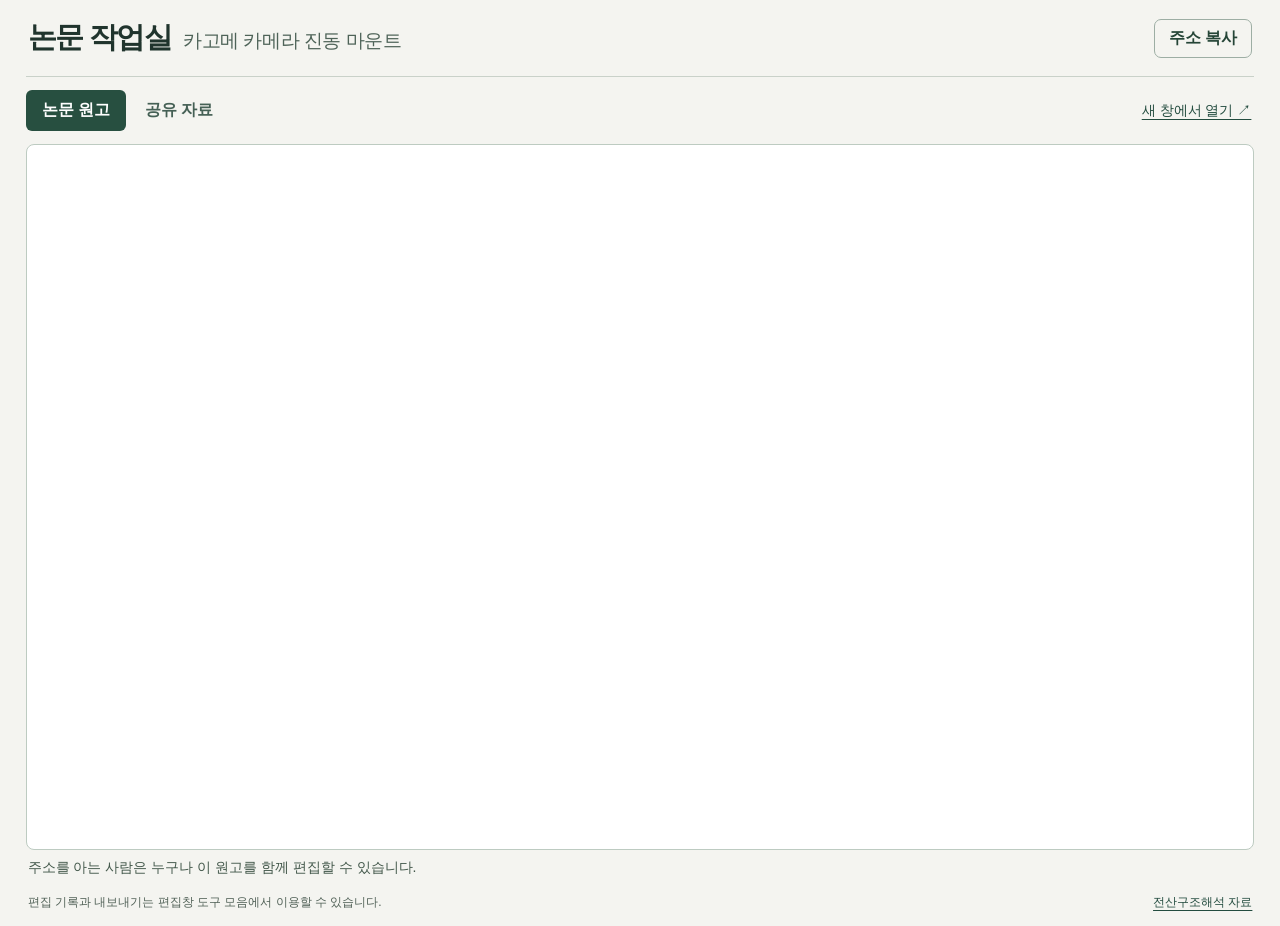
==== commit bf5faef3: "Open the home page in an anonymous shared thesis editor" ====
--- a/index.html
+++ b/index.html
@@ -1,125 +1,59 @@
 <!doctype html>
-<html lang="en">
+<html lang="ko">
 <head>
 <meta charset="utf-8">
 <meta name="viewport" content="width=device-width, initial-scale=1">
 <meta name="robots" content="noindex">
-<title>ANSYS APDL</title>
-<meta name="description" content="ANSYS APDL midterm reference">
-<link rel="preconnect" href="https://fonts.googleapis.com">
-<link rel="preconnect" href="https://fonts.gstatic.com" crossorigin>
-<link rel="stylesheet" href="https://fonts.googleapis.com/css2?family=Montserrat:wght@400;500;600;700;800&display=swap">
-<link rel="stylesheet" href="style.css">
+<meta name="theme-color" content="#f4f4f0">
+<title>논문 작업실 · 카고메 카메라 마운트</title>
+<style>
+*{box-sizing:border-box}html{color-scheme:light}body{margin:0;background:#f4f4f0;color:#20342d;font-family:"Inter","Apple SD Gothic Neo","Malgun Gothic",sans-serif}header,main,footer{width:min(1480px,96%);margin:auto}header{display:flex;align-items:center;justify-content:space-between;padding:18px 2px;border-bottom:1px solid #c9d1c9;gap:12px}h1{font-size:clamp(19px,2.4vw,29px);margin:0;letter-spacing:-.055em}h1 span{font-weight:450;font-size:.65em;letter-spacing:-.025em;margin-left:12px;color:#4e6358}a{color:#234c3f;text-underline-offset:4px}button,a{font:inherit}button{cursor:pointer}.share{border:1px solid #9daea4;background:transparent;border-radius:7px;padding:8px 14px;color:#254537;font-weight:600}.tools{display:flex;align-items:center;justify-content:space-between;gap:12px;padding:13px 0}.views{display:flex;gap:3px}.views a{padding:10px 16px;border-radius:6px;text-decoration:none;font-weight:650;color:#456055}.views a[aria-current=page]{background:#274f40;color:white}.open{font-size:14px;margin-right:3px}.sheet{background:white;border:1px solid #bdcbc1;border-radius:8px;overflow:hidden;height:max(430px,calc(100vh - 194px));height:max(430px,calc(100dvh - 194px))}iframe{display:block;width:100%;height:100%;border:0}.hint{font-size:14px;margin:9px 2px;color:#43584b}footer{display:flex;align-items:center;justify-content:space-between;gap:14px;font-size:12px;color:#526258;padding:8px 2px 15px}a:focus-visible,button:focus-visible{outline:3px solid #b46817;outline-offset:2px}@media(max-width:600px){header,main,footer{width:96%}header{padding:12px 0}h1 span{display:block;margin:3px 0 0}.tools{padding:8px 0}.views a{padding:8px 11px}.open,.hint{font-size:13px}footer{align-items:baseline}.sheet{height:max(340px,calc(100dvh - 201px))}}
+</style>
 </head>
 <body>
-<header class="hd">
-  <a class="logo" href="index.html"><svg class="mk" viewBox="0 0 32 32" aria-hidden="true"><path d="M3 27 L13 5 h6 L29 27 h-6 l-7-15.5 L9 27z" fill="#ffb71b"/><path d="M11 21 h10 l2 4 H9z" fill="#fff"/></svg><span class="tx"><b>ANSYS APDL</b></span></a>
-  <nav class="topnav" aria-label="Pages"><a href="index.html" aria-current="page">Home</a><a href="trend.html">Analysis</a><a href="exams.html">Past Exams</a><a href="textbook.html">Textbook</a><a href="ref.html">Reference</a><a href="apdl.html">Practice</a></nav>
-</header>
-<div class="sb">
-  <button class="burger" type="button" id="burger" aria-label="Toggle contents"><span></span><span></span><span></span></button>
-  <div class="crumbs"><a href="index.html">Mechanical APDL Midterm 2026</a><span class="sep">|</span><a href="index.html">Home</a><span class="sep">|</span><a href="#" id="printlink">PDF</a></div>
-  <form class="search" id="search" role="search">
-    <input type="search" id="q" placeholder="Search this page (e.g. sfbeam)" aria-label="Search this page">
-    <button class="ic" type="submit" aria-label="Search"><svg width="20" height="20" viewBox="0 0 24 24" aria-hidden="true"><circle cx="10" cy="10" r="6.5" fill="none" stroke="currentColor" stroke-width="2.6"/><path d="M15 15 L21 21" stroke="currentColor" stroke-width="2.8" stroke-linecap="round"/></svg></button>
-    <span class="pn"><span>◀</span><a href="trend.html" title="Next page" aria-label="Next page">▶</a></span>
-  </form>
-</div>
-<div class="layout">
-<aside class="side" id="side" aria-label="Contents">
-  <div class="shd">Contents <span><button class="x" type="button" id="sbclose" aria-label="Close contents">✕</button></span></div>
-  <button class="ec" type="button" id="ecall">expand/collapse all</button>
-  <ul class="tree"><li class="cur"><div class="row"><button class="tw" type="button" aria-label="Expand">▼</button><a href="index.html">Home</a></div><ul><li class=""><div class="row"><span class="tw leaf">▶</span><a href="index.html#contents">Contents</a></div></li><li class=""><div class="row"><span class="tw leaf">▶</span><a href="index.html#matrix">Topics by Year</a></div></li><li class=""><div class="row"><span class="tw leaf">▶</span><a href="index.html#files">Source Files</a></div></li></ul></li><li class="closed"><div class="row"><button class="tw" type="button" aria-label="Expand">▶</button><a href="trend.html">Midterm Analysis</a></div><ul><li class=""><div class="row"><span class="tw leaf">▶</span><a href="trend.html#1-시험-형식">1. Exam Format</a></div></li><li class=""><div class="row"><span class="tw leaf">▶</span><a href="trend.html#2-연도별-출제-내용">2. Contents by Year</a></div></li><li class=""><div class="row"><span class="tw leaf">▶</span><a href="trend.html#3-경향-분석">3. Trend Analysis</a></div></li><li class=""><div class="row"><span class="tw leaf">▶</span><a href="trend.html#4-공부법">4. How to Study</a></div></li></ul></li><li class="closed"><div class="row"><button class="tw" type="button" aria-label="Expand">▶</button><a href="exams.html">Past Exams</a></div><ul><li class="closed"><div class="row"><button class="tw" type="button" aria-label="Expand">▼</button><a href="exams.html#y2016">2016 Midterm (Oct. 27, 2016)</a></div><ul><li><div class="row"><span class="tw leaf">▶</span><a href="exams.html#p2016-1">Problem 1 — Torsion of a two-step circular shaft (BEAM188, CSOLID)</a></div></li><li><div class="row"><span class="tw leaf">▶</span><a href="exams.html#p2016-2">Problem 2 — Fixed-fixed beam + center spring, minimum k (BEAM188 + LINK180)</a></div></li></ul></li><li class="closed"><div class="row"><button class="tw" type="button" aria-label="Expand">▼</button><a href="exams.html#y2018">2018 Midterm (Oct. 23, 2018)</a></div><ul><li><div class="row"><span class="tw leaf">▶</span><a href="exams.html#p2018-1">Problem 1 — W310×52 beam, roller → spring (BEAM188 + LINK180)</a></div></li><li><div class="row"><span class="tw leaf">▶</span><a href="exams.html#p2018-2">Problem 2 — Building a 2D area (Boolean)</a></div></li></ul></li><li class="closed"><div class="row"><button class="tw" type="button" aria-label="Expand">▼</button><a href="exams.html#y2019">2019 Midterm (reconstructed from solution script)</a></div><ul><li><div class="row"><span class="tw leaf">▶</span><a href="exams.html#p2019-1">Problem 1 — Example 4.5 overhang frame, I-section (BEAM188)</a></div></li><li><div class="row"><span class="tw leaf">▶</span><a href="exams.html#p2019-2">Problem 2 — Stepped bar (LINK180)</a></div></li><li><div class="row"><span class="tw leaf">▶</span><a href="exams.html#p2019-3">Problem 3 — Symmetric lines with a local CS and LSYMM</a></div></li></ul></li><li class="closed"><div class="row"><button class="tw" type="button" aria-label="Expand">▼</button><a href="exams.html#y2021">2021 Midterm (Oct. 27, 2021)</a></div><ul><li><div class="row"><span class="tw leaf">▶</span><a href="exams.html#p2021-1">Problem 1 — Tapered plate, prescribed displacement δ (LINK180)</a></div></li><li><div class="row"><span class="tw leaf">▶</span><a href="exams.html#p2021-2">Problem 2 — Two-material overhang frame, C-channel, triangular load (BEAM188)</a></div></li></ul></li><li class="closed"><div class="row"><button class="tw" type="button" aria-label="Expand">▼</button><a href="exams.html#y2023">2023 Midterm (Oct. 24, 2023)</a></div><ul><li><div class="row"><span class="tw leaf">▶</span><a href="exams.html#p2023-1">Problem 1 — Fixed-fixed composite axial bar (LINK180)</a></div></li><li><div class="row"><span class="tw leaf">▶</span><a href="exams.html#p2023-2">Problem 2 — C310×45 beam, triangular load, roller → spring (BEAM188 + LINK180)</a></div></li></ul></li><li class="closed"><div class="row"><button class="tw" type="button" aria-label="Expand">▼</button><a href="exams.html#y2025">2025 Midterm (Oct. 21, 2025)</a></div><ul><li><div class="row"><span class="tw leaf">▶</span><a href="exams.html#p2025-1">Problem 1 — Local cylindrical CS + NGEN + EGEN (PLANE182)</a></div></li><li><div class="row"><span class="tw leaf">▶</span><a href="exams.html#p2025-2">Problem 2 — Balcony truss, inclined load without trig (NROTAT / NMODIF)</a></div></li><li><div class="row"><span class="tw leaf">▶</span><a href="exams.html#p2025-3">Problem 3 — W8×67 + C9×20 L-shaped beam, SECOFFSET, torsion (BEAM188)</a></div></li></ul></li></ul></li><li class="closed"><div class="row"><button class="tw" type="button" aria-label="Expand">▶</button><a href="textbook.html">Textbook Examples</a></div><ul><li class="closed"><div class="row"><button class="tw" type="button" aria-label="Expand">▼</button><a href="textbook.html#ch1">Chapter 1 — Direct Formulation</a></div><ul><li><div class="row"><span class="tw leaf">▶</span><a href="textbook.html#ex1-1">Example 1.1 — Tapered bar</a></div></li><li><div class="row"><span class="tw leaf">▶</span><a href="textbook.html#ex1-3">Example 1.3 — Torsion of a two-material circular shaft (= 2016-1)</a></div></li><li><div class="row"><span class="tw leaf">▶</span><a href="textbook.html#ex1-4">Example 1.4 — Plate with a hole (parallel springs)</a></div></li></ul></li><li class="closed"><div class="row"><button class="tw" type="button" aria-label="Expand">▼</button><a href="textbook.html#ch3">Chapter 3 — Trusses (LINK180)</a></div><ul><li><div class="row"><span class="tw leaf">▶</span><a href="textbook.html#ex3-1">Example 3.1 — Balcony truss</a></div></li><li><div class="row"><span class="tw leaf">▶</span><a href="textbook.html#ex3-2">Example 3.2 — 3D truss</a></div></li><li><div class="row"><span class="tw leaf">▶</span><a href="textbook.html#p3-3">Problem 3.3 — Two members at 60°</a></div></li><li><div class="row"><span class="tw leaf">▶</span><a href="textbook.html#p3-4">Problem 3.4 — 1.25 m truss, 15° inclined load</a></div></li><li><div class="row"><span class="tw leaf">▶</span><a href="textbook.html#p3-5">Problem 3.5 — 1.5 m × 1 m truss</a></div></li><li><div class="row"><span class="tw leaf">▶</span><a href="textbook.html#p3-6">Problem 3.6 — 8 ft equilateral truss</a></div></li><li><div class="row"><span class="tw leaf">▶</span><a href="textbook.html#p3-8">Problem 3.8 — 3D tripod</a></div></li></ul></li><li class="closed"><div class="row"><button class="tw" type="button" aria-label="Expand">▼</button><a href="textbook.html#ch4">Chapter 4 — Axial Members, Beams, Frames (LINK180 / BEAM188)</a></div><ul><li><div class="row"><span class="tw leaf">▶</span><a href="textbook.html#ex4-2">Example 4.2 — Four-story building column (incl. Example 4.1)</a></div></li><li><div class="row"><span class="tw leaf">▶</span><a href="textbook.html#ex4-3">Example 4.3 — W18×35 cantilever balcony beam</a></div></li><li><div class="row"><span class="tw leaf">▶</span><a href="textbook.html#ex4-4">Example 4.4 — W310×52 beam + roller (= 2018-1)</a></div></li><li><div class="row"><span class="tw leaf">▶</span><a href="textbook.html#ex4-5">Example 4.5 — Overhang frame</a></div></li><li><div class="row"><span class="tw leaf">▶</span><a href="textbook.html#p4-1">Problem 4.1 — Fixed-fixed stepped bar</a></div></li><li><div class="row"><span class="tw leaf">▶</span><a href="textbook.html#p4-3">Problem 4.3 — Three-segment bar, two loads</a></div></li><li><div class="row"><span class="tw leaf">▶</span><a href="textbook.html#p4-9">Problem 4.9 — Ramp frame (square tube)</a></div></li><li><div class="row"><span class="tw leaf">▶</span><a href="textbook.html#p4-21">Problem 4.21 — W18×35 simply supported beam</a></div></li></ul></li></ul></li><li class="closed"><div class="row"><button class="tw" type="button" aria-label="Expand">▶</button><a href="ref.html">Command Reference</a></div><ul><li class=""><div class="row"><span class="tw leaf">▶</span><a href="ref.html#0-기본-틀-모든-문제-공통">0. Basic Template</a></div></li><li class=""><div class="row"><span class="tw leaf">▶</span><a href="ref.html#1-요소-요약">1. Elements</a></div></li><li class=""><div class="row"><span class="tw leaf">▶</span><a href="ref.html#2-단면-sectype-secdata">2. Sections (SECTYPE / SECDATA)</a></div></li><li class=""><div class="row"><span class="tw leaf">▶</span><a href="ref.html#3-beam188-방향-가장-많이-헷갈림">3. BEAM188 Orientation — K Node</a></div></li><li class=""><div class="row"><span class="tw leaf">▶</span><a href="ref.html#4-sfbeam-보-분포하중">4. SFBEAM (Beam Surface Loads)</a></div></li><li class=""><div class="row"><span class="tw leaf">▶</span><a href="ref.html#5-형상-만들기-solid-modeling">5. Solid Modeling</a></div></li><li class=""><div class="row"><span class="tw leaf">▶</span><a href="ref.html#6-메쉬">6. Meshing</a></div></li><li class=""><div class="row"><span class="tw leaf">▶</span><a href="ref.html#7-노드-요소-직접-생성-direct-generation">7. Direct Generation</a></div></li><li class=""><div class="row"><span class="tw leaf">▶</span><a href="ref.html#8-경계조건-하중">8. Boundary Conditions · Loads</a></div></li><li class=""><div class="row"><span class="tw leaf">▶</span><a href="ref.html#9-후처리">9. Postprocessing</a></div></li><li class=""><div class="row"><span class="tw leaf">▶</span><a href="ref.html#10-apdl-파라미터-함수">10. APDL Parameters / Functions</a></div></li></ul></li><li class="closed"><div class="row"><button class="tw" type="button" aria-label="Expand">▶</button><a href="apdl.html">APDL Practice</a></div><ul><li class=""><div class="row"><span class="tw leaf">▶</span><a href="apdl.html#howto">How to Use</a></div></li><li class=""><div class="row"><span class="tw leaf">▶</span><a href="apdl.html#support">Supported Commands (midterm scope)</a></div></li></ul></li></ul>
-</aside>
-<main class="content">
-  <div class="ctop"><a href="index.html">Home |</a><button class="pr" type="button" id="printbtn">Print page</button></div>
-<h1 id="top">ANSYS APDL Midterm Reference</h1>
-<div class="note">
-<p><b>NOTICE: Write down the ANSYS commands on your answer sheet.</b> — 2016년부터 2025년까지 모든 시험지에 들어 있는 문구다.
-결과값만이 아니라 <b>명령어 전체를 답안지에 손으로 써야</b> 한다. 그래서 명령어의 철자와 인자 순서를 외우는 것이 목표.</p>
-</div>
-
-<h2 id="contents">Contents</h2>
-<dl class="arglist pages">
-<dt><a href="trend.html">Midterm Analysis</a></dt>
-<dd>연도별 출제 내용, 반복 유형과 변화 방향, 올해 예상 문제, 7일 공부 계획, 자주 틀리는 것 체크리스트.</dd>
-<dt><a href="exams.html">Past Exams</a></dt>
-<dd>6개년 전 문제의 APDL 풀이 스크립트. 시험지 그림, 검증값, 주의할 점이 함께 있음.</dd>
-<dt><a href="apdl.html">APDL Practice</a></dt>
-<dd>브라우저에서 APDL 스크립트를 실행해 보는 중간고사 범위 미니 해석기. 트러스·보·좌표계·노드 생성·면 Boolean을 지원하고, 기출 풀이를 예제로 바로 불러올 수 있음.</dd>
-<dt><a href="ref.html">Command Reference</a></dt>
-<dd>기본 틀, 요소·단면·SECOFFSET·SFBEAM·좌표계·NGEN/EGEN·NROTAT/NMODIF·후처리 명령 정리, 기출 유형별 스크립트.</dd>
-</dl>
-
-<h2 id="matrix">Topics by Year</h2>
-<table class="matrix">
-<thead><tr><th>Topic</th><th>2016</th><th>2018</th><th>2019*</th><th>2021</th><th>2023</th><th>2025</th></tr></thead>
-<tbody>
-<tr><td>트러스·축부재 (LINK)</td><td></td><td></td><td>●</td><td>●</td><td>●</td><td>●</td></tr>
-<tr><td>보·프레임 (BEAM)</td><td>●</td><td>●</td><td>●</td><td>●</td><td>●</td><td>●</td></tr>
-<tr><td>실제 형강 단면 (W·C·I)</td><td></td><td>●</td><td>●</td><td>●</td><td>●</td><td>●</td></tr>
-<tr><td>삼각 분포하중</td><td></td><td></td><td></td><td class="hot">●</td><td class="hot">●</td><td class="hot">●</td></tr>
-<tr><td>스프링 최소 k</td><td>●</td><td>●</td><td></td><td></td><td>●</td><td></td></tr>
-<tr><td>평형 조건으로 검증</td><td></td><td>●</td><td></td><td></td><td>●</td><td></td></tr>
-<tr><td>비틀림</td><td>●</td><td></td><td></td><td></td><td></td><td>●</td></tr>
-<tr><td>2D 형상·메쉬 (Boolean, local, lsymm)</td><td></td><td>●</td><td>●</td><td></td><td></td><td>●</td></tr>
-<tr><td>명령 지정 (NGEN·EGEN, NROTAT·NMODIF, SECOFFSET)</td><td></td><td></td><td></td><td></td><td></td><td class="hot">●</td></tr>
-</tbody></table>
-<p class="small">● 출제 &nbsp; <span class="hot">●</span> 최근 늘어난 유형 &nbsp; * 2019년은 시험지가 없어 풀이 스크립트로 추정</p>
-
-<div class="note">
-<p><b>올해 1순위:</b> 형강 단면 BEAM188 보에 삼각 분포하중(<code>sfbeam</code> VALI·VALJ)을 걸고 반력과 평형을 검증하는 문제,
-그리고 LINK180 트러스(경사 하중은 <code>nrotat</code>/<code>nmodif</code>).
-수업에서 Help 페이지를 띄워 설명한 <code>SECOFF</code>, <code>SFBEAM</code>, BEAM188, LINK180도 꼭 챙길 것.</p>
-</div>
-
-<h2 id="files">Source Files</h2>
-<h3 id="files-exam">Past Exam Papers</h3>
-<ul class="files">
-<li><a href="%E1%84%8C%E1%85%A5%E1%86%AB%E1%84%89%E1%85%A1%E1%86%AB%E1%84%80%E1%85%AE%E1%84%8C%E1%85%A9%E1%84%92%E1%85%A2%E1%84%89%E1%85%A5%E1%86%A8%2016%E1%84%82%E1%85%A7%E1%86%AB%20%E1%84%8C%E1%85%AE%E1%86%BC%E1%84%80%E1%85%A1%E1%86%AB.pdf">2016 Midterm (PDF)</a></li>
-<li><a href="%E1%84%8C%E1%85%A5%E1%86%AB%E1%84%89%E1%85%A1%E1%86%AB%E1%84%80%E1%85%AE%E1%84%8C%E1%85%A9%E1%84%92%E1%85%A2%E1%84%89%E1%85%A5%E1%86%A8%2018%E1%84%82%E1%85%A7%E1%86%AB%20%E1%84%8C%E1%85%AE%E1%86%BC%E1%84%80%E1%85%A1%E1%86%AB.pdf">2018 Midterm (PDF)</a></li>
-<li><a href="%E1%84%8C%E1%85%A5%E1%86%AB%E1%84%89%E1%85%A1%E1%86%AB%E1%84%80%E1%85%AE%E1%84%8C%E1%85%A9%E1%84%92%E1%85%A2%E1%84%89%E1%85%A5%E1%86%A8%2021%E1%84%82%E1%85%A7%E1%86%AB%20%E1%84%8C%E1%85%AE%E1%86%BC%E1%84%80%E1%85%A1%E1%86%AB.pdf">2021 Midterm (PDF)</a></li>
-<li><a href="%E1%84%8C%E1%85%A5%E1%86%AB%E1%84%89%E1%85%A1%E1%86%AB%E1%84%80%E1%85%AE%E1%84%8C%E1%85%A9%E1%84%92%E1%85%A2%E1%84%89%E1%85%A5%E1%86%A8%2023%E1%84%82%E1%85%A7%E1%86%AB%20%E1%84%8C%E1%85%AE%E1%86%BC%E1%84%80%E1%85%A1%E1%86%AB.pdf">2023 Midterm (PDF)</a></li>
-<li><a href="%E1%84%8C%E1%85%A5%E1%86%AB%E1%84%89%E1%85%A1%E1%86%AB%E1%84%80%E1%85%AE%E1%84%8C%E1%85%A9%E1%84%92%E1%85%A2%E1%84%89%E1%85%A5%E1%86%A8%2025%E1%84%82%E1%85%A7%E1%86%AB%20%E1%84%8C%E1%85%AE%E1%86%BC%E1%84%80%E1%85%A1%E1%86%AB.pdf">2025 Midterm (PDF)</a></li>
-</ul>
-<h3 id="files-sol">Solution Scripts (legacy elements)</h3>
-<ul class="files">
-<li><a href="%E1%84%8C%E1%85%AE%E1%86%BC%E1%84%80%E1%85%A1%E1%86%AB%E1%84%80%E1%85%A9%E1%84%89%E1%85%A1%2016%E1%84%82%E1%85%A7%E1%86%AB.txt">Midterm 2016</a></li>
-<li><a href="%E1%84%8C%E1%85%AE%E1%86%BC%E1%84%80%E1%85%A1%E1%86%AB%E1%84%80%E1%85%A9%E1%84%89%E1%85%A1%2018%E1%84%82%E1%85%A7%E1%86%AB.txt">Midterm 2018</a></li>
-<li><a href="%E1%84%8C%E1%85%AE%E1%86%BC%E1%84%80%E1%85%A1%E1%86%AB%E1%84%80%E1%85%A9%E1%84%89%E1%85%A1%2019%E1%84%82%E1%85%A7%E1%86%AB.TXT">Midterm 2019</a></li>
-<li><a href="%E1%84%8C%E1%85%AE%E1%86%BC%E1%84%80%E1%85%A1%E1%86%AB%E1%84%80%E1%85%A9%E1%84%89%E1%85%A1%20%E1%84%91%E1%85%AE%E1%86%AF%E1%84%8B%E1%85%B5.TXT">Midterm solutions (2019)</a></li>
-<li><a href="%E1%84%8C%E1%85%AE%E1%86%BC%E1%84%80%E1%85%A1%E1%86%AB%E1%84%80%E1%85%A9%E1%84%89%E1%85%A1%20%E1%84%83%E1%85%A2%E1%84%87%E1%85%B5.TXT">Midterm prep (textbook examples)</a></li>
-</ul>
-<h3 id="files-class">Class Scripts</h3>
-<ul class="files">
-<li><a href="9_30.txt">9/30 Plate with a hole (PLANE)</a></li>
-<li><a href="1001ansys.txt">10/01 Ex 3.1 truss (direct nodes)</a></li>
-<li><a href="1006%20ansys.txt">10/06 Ex 3.1 truss (top-down)</a></li>
-<li><a href="1006_1ansys.txt">10/06 Ex 3.2 3D truss</a></li>
-<li><a href="10_07.TXT">10/07 Ex 3.1 (LINK1)</a></li>
-<li><a href="1013.txt">10/13 BEAM188 cantilever (orientation KP)</a></li>
-<li><a href="10_14.TXT">10/14 Ex 3.2 (LINK8, nodes)</a></li>
-<li><a href="10_14_2.txt">10/14 Ex 3.2 (LINK8, keypoints)</a></li>
-<li><a href="10_21.TXT">10/21 Ex 4.5 frame (SFBEAM)</a></li>
-<li><a href="sfbeam%20%EB%B6%84%ED%8F%AC%ED%95%98%EC%A4%91%20%28%EC%88%98%EC%97%85%29.txt">Class note: I-beam frame distributed load (LATT, SECOFFSET, /ESHAPE)</a> — <a href="ref.html#수업-예제-i형강-프레임-분포하중">Annotated solutions</a></li>
-</ul>
-<h3 id="files-ref">Lecture Notes · Help Captures</h3>
-<ul class="files">
-<li><a href="%E1%84%80%E1%85%A1%E1%86%BC%E1%84%8B%E1%85%B4%E1%84%8C%E1%85%A1%E1%84%85%E1%85%AD%282026%29.pdf">Lecture notes 2026 (PDF)</a></li>
-<li><a href="BEAM188.pdf">BEAM188 section/orientation notes (PDF)</a></li>
-<li><a href="beam188.png">Help capture: BEAM188</a></li>
-<li><a href="link180.png">Help capture: LINK180</a></li>
-<li><a href="secoffset.png">Help capture: SECOFFSET</a></li>
-<li><a href="sfbeam.png">Help capture: SFBEAM</a></li>
-<li><a href="%E1%84%89%E1%85%AE%E1%84%8B%E1%85%A5%E1%86%B8%E1%84%8B%E1%85%A8%E1%84%8C%E1%85%A6.png">Class example: Example 4.5</a></li>
-<li><a href="%E1%84%89%E1%85%AE%E1%84%8B%E1%85%A5%E1%86%B8%E1%84%8B%E1%85%A8%E1%84%8C%E1%85%A61.png">Class example: Example 4.5 (ANSYS)</a></li>
-</ul>
-<p class="small">Official docs: <a href="https://ansyshelp.ansys.com/public/Views/Secured/corp/v251/en/ans_cmd/Hlp_C_CmdTOC.html" rel="noopener">Mechanical APDL Command Reference</a> · <a href="https://ansyshelp.ansys.com/public/Views/Secured/corp/v251/en/ans_elem/Hlp_E_BEAM188.html" rel="noopener">BEAM188</a> · <a href="https://ansyshelp.ansys.com/public/Views/Secured/corp/v251/en/ans_elem/Hlp_E_LINK180.html" rel="noopener">LINK180</a> · <a href="https://ansyshelp.ansys.com/public/Views/Secured/corp/v251/en/ans_cmd/Hlp_C_SFBEAM.html" rel="noopener">SFBEAM</a> · <a href="https://ansyshelp.ansys.com/public/Views/Secured/corp/v251/en/ans_cmd/Hlp_C_SECOFFSET.html" rel="noopener">SECOFFSET</a></p>
-
+<header><h1>논문 작업실<span>카고메 카메라 진동 마운트</span></h1><button class="share" type="button" id="share">주소 복사</button></header>
+<main>
+<div class="tools"><nav class="views" aria-label="공동 편집 문서"><a href="#manuscript" id="manuscript" aria-current="page">논문 원고</a><a href="#references" id="references">공유 자료</a></nav><a class="open" id="open" href="https://annuel.framapad.org/p/hyilkimm-kagome-manuscript-46b1d7" target="_blank" rel="noopener noreferrer">새 창에서 열기 ↗</a></div>
+<div class="sheet" id="sheet"></div>
+<noscript><p><a href="https://annuel.framapad.org/p/hyilkimm-kagome-manuscript-46b1d7">공동 원고 열기</a></p></noscript>
+<p class="hint" id="hint"></p>
 </main>
-</div>
-<footer class="ft"><a href="https://ansyshelp.ansys.com/" rel="noopener">ANSYS Help</a><a href="index.html">Source files</a></footer>
-<script src="site.js"></script>
-
+<footer><span>편집 기록과 내보내기는 편집창 도구 모음에서 이용할 수 있습니다.</span><a href="apdl-home.html">전산구조해석 자료</a></footer>
+<script>
+const docs = {
+  manuscript: {pad:"hyilkimm-kagome-manuscript-46b1d7",title:"논문 원고",hint:"주소를 아는 사람은 누구나 이 원고를 함께 편집할 수 있습니다."},
+  references: {pad:"hyilkimm-kagome-references-6d98f3",title:"공유 자료",hint:"자료 이름과 파일 공유 링크를 한 줄씩 추가하세요. 링크를 열 수 있도록 원본 파일의 열람 권한도 확인하세요."}
+};
+let active;
+function showDocument() {
+  const hash=location.hash.slice(1);
+  if(["contents","matrix","files","files-exam","files-sol","files-class"].includes(hash)){location.replace("apdl-home.html"+location.hash);return;}
+  const key=hash==="references"?"references":"manuscript";
+  if(key===active)return;
+  active=key;
+  const doc=docs[key];
+  for(const name of Object.keys(docs)){
+    const link=document.getElementById(name);
+    if(name===key)link.setAttribute("aria-current","page");else link.removeAttribute("aria-current");
+  }
+  // Keep an opened editor connected when switching tabs so pending changes can finish.
+  let frame=document.getElementById("frame-"+key);
+  const url="https://annuel.framapad.org/p/"+doc.pad;
+  if(!frame){
+    frame=document.createElement("iframe");frame.id="frame-"+key;frame.title=doc.title+" 실시간 편집기";
+    frame.src=url+"?showChat=false&showLineNumbers=false&lang=ko";
+    document.getElementById("sheet").append(frame);
+  }
+  for(const other of document.querySelectorAll("iframe"))other.style.display=other===frame?"block":"none";
+  document.getElementById("open").href=frame.src;
+  document.getElementById("hint").textContent=doc.hint;
+}
+window.addEventListener("hashchange",showDocument);showDocument();
+const share=document.getElementById("share");
+share.addEventListener("click",async()=>{
+  try{await navigator.clipboard.writeText(location.href);share.textContent="복사됨";setTimeout(()=>{share.textContent="주소 복사"},1600);}
+  catch{window.prompt("공유할 주소를 복사하세요.",location.href);}
+});
+</script>
 </body>
 </html>
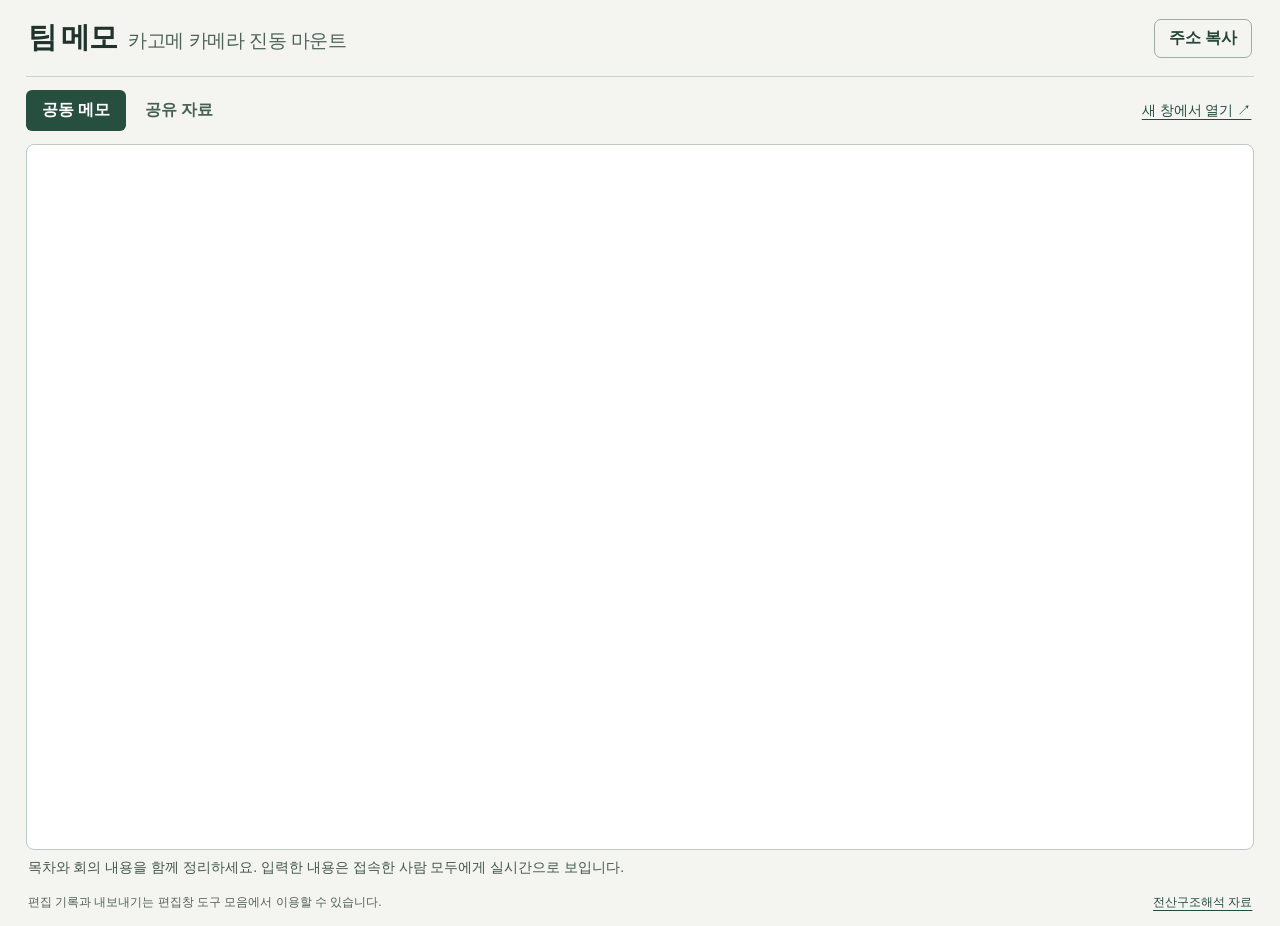
==== commit bb785219: "Make team notes the main workspace and add live shared files" ====
--- a/index.html
+++ b/index.html
@@ -5,32 +5,41 @@
 <meta name="viewport" content="width=device-width, initial-scale=1">
 <meta name="robots" content="noindex">
 <meta name="theme-color" content="#f4f4f0">
-<title>논문 작업실 · 카고메 카메라 마운트</title>
+<title>팀 메모 · 카고메 카메라 마운트</title>
 <style>
 *{box-sizing:border-box}html{color-scheme:light}body{margin:0;background:#f4f4f0;color:#20342d;font-family:"Inter","Apple SD Gothic Neo","Malgun Gothic",sans-serif}header,main,footer{width:min(1480px,96%);margin:auto}header{display:flex;align-items:center;justify-content:space-between;padding:18px 2px;border-bottom:1px solid #c9d1c9;gap:12px}h1{font-size:clamp(19px,2.4vw,29px);margin:0;letter-spacing:-.055em}h1 span{font-weight:450;font-size:.65em;letter-spacing:-.025em;margin-left:12px;color:#4e6358}a{color:#234c3f;text-underline-offset:4px}button,a{font:inherit}button{cursor:pointer}.share{border:1px solid #9daea4;background:transparent;border-radius:7px;padding:8px 14px;color:#254537;font-weight:600}.tools{display:flex;align-items:center;justify-content:space-between;gap:12px;padding:13px 0}.views{display:flex;gap:3px}.views a{padding:10px 16px;border-radius:6px;text-decoration:none;font-weight:650;color:#456055}.views a[aria-current=page]{background:#274f40;color:white}.open{font-size:14px;margin-right:3px}.sheet{background:white;border:1px solid #bdcbc1;border-radius:8px;overflow:hidden;height:max(430px,calc(100vh - 194px));height:max(430px,calc(100dvh - 194px))}iframe{display:block;width:100%;height:100%;border:0}.hint{font-size:14px;margin:9px 2px;color:#43584b}footer{display:flex;align-items:center;justify-content:space-between;gap:14px;font-size:12px;color:#526258;padding:8px 2px 15px}a:focus-visible,button:focus-visible{outline:3px solid #b46817;outline-offset:2px}@media(max-width:600px){header,main,footer{width:96%}header{padding:12px 0}h1 span{display:block;margin:3px 0 0}.tools{padding:8px 0}.views a{padding:8px 11px}.open,.hint{font-size:13px}footer{align-items:baseline}.sheet{height:max(340px,calc(100dvh - 201px))}}
+.uploads{border:1px solid #bdcbc1;border-radius:8px;background:#fff;padding:14px 18px;margin-bottom:12px}.upload-head,.uploads li{display:flex;align-items:center;justify-content:space-between;gap:12px}.upload-head h2{font-size:17px;margin:0}.file-button{position:relative;overflow:hidden;border-radius:6px;background:#274f40;color:#fff;padding:8px 15px;font-weight:650;font-size:14px;cursor:pointer}.file-button:focus-within{outline:3px solid #b46817}.file-button input{position:absolute;inset:0;width:100%;opacity:0;cursor:pointer}.file-help,.uploads p,.uploads small{font-size:13px;color:#51645a}.uploads p{margin:7px 0 0}.uploads p:empty{display:none}.uploads ul{margin:0;padding:0;list-style:none;max-height:180px;overflow:auto}.uploads li{border-top:1px solid #e2e8e3;padding:8px 0;font-size:14px}.uploads li:first-child{margin-top:9px}.uploads li a{overflow-wrap:anywhere}.uploads li small{flex:none}.uploads:not([hidden])~.sheet{height:max(360px,64dvh)}
 </style>
 </head>
 <body>
-<header><h1>논문 작업실<span>카고메 카메라 진동 마운트</span></h1><button class="share" type="button" id="share">주소 복사</button></header>
+<header><h1>팀 메모<span>카고메 카메라 진동 마운트</span></h1><button class="share" type="button" id="share">주소 복사</button></header>
 <main>
-<div class="tools"><nav class="views" aria-label="공동 편집 문서"><a href="#manuscript" id="manuscript" aria-current="page">논문 원고</a><a href="#references" id="references">공유 자료</a></nav><a class="open" id="open" href="https://annuel.framapad.org/p/hyilkimm-kagome-manuscript-46b1d7" target="_blank" rel="noopener noreferrer">새 창에서 열기 ↗</a></div>
+<div class="tools"><nav class="views" aria-label="작업 공간"><a href="#manuscript" id="manuscript" aria-current="page">공동 메모</a><a href="#references" id="references">공유 자료</a></nav><a class="open" id="open" href="https://annuel.framapad.org/p/hyilkimm-kagome-team-notes-ad9d61" target="_blank" rel="noopener noreferrer">새 창에서 열기 ↗</a></div>
+<section class="uploads" id="uploads" hidden aria-labelledby="files-title">
+<div class="upload-head"><h2 id="files-title">공유 파일</h2><label class="file-button">파일 올리기<input id="upload" type="file" multiple></label></div>
+<p class="file-help">계정 없이 올리고 내려받을 수 있습니다. 파일은 Filebin에 임시 보관되며 목록에 만료일이 표시됩니다.</p>
+<p id="upload-status" role="status"></p><ul id="file-list" aria-label="공유된 파일"></ul>
+<p id="file-status" role="status"></p>
+</section>
 <div class="sheet" id="sheet"></div>
-<noscript><p><a href="https://annuel.framapad.org/p/hyilkimm-kagome-manuscript-46b1d7">공동 원고 열기</a></p></noscript>
+<noscript><p><a href="https://annuel.framapad.org/p/hyilkimm-kagome-team-notes-ad9d61">공동 메모 열기</a></p></noscript>
 <p class="hint" id="hint"></p>
 </main>
 <footer><span>편집 기록과 내보내기는 편집창 도구 모음에서 이용할 수 있습니다.</span><a href="apdl-home.html">전산구조해석 자료</a></footer>
 <script>
 const docs = {
-  manuscript: {pad:"hyilkimm-kagome-manuscript-46b1d7",title:"논문 원고",hint:"주소를 아는 사람은 누구나 이 원고를 함께 편집할 수 있습니다."},
-  references: {pad:"hyilkimm-kagome-references-6d98f3",title:"공유 자료",hint:"자료 이름과 파일 공유 링크를 한 줄씩 추가하세요. 링크를 열 수 있도록 원본 파일의 열람 권한도 확인하세요."}
+  manuscript: {pad:"hyilkimm-kagome-team-notes-ad9d61",title:"공동 메모",hint:"목차와 회의 내용을 함께 정리하세요. 입력한 내용은 접속한 사람 모두에게 실시간으로 보입니다."},
+  references: {pad:"hyilkimm-kagome-references-6d98f3",title:"공유 자료",hint:"오래 보관할 자료는 공유 링크를 아래 편집창에 남기세요."}
 };
 let active;
 function showDocument() {
   const hash=location.hash.slice(1);
-  if(["contents","matrix","files","files-exam","files-sol","files-class"].includes(hash)){location.replace("apdl-home.html"+location.hash);return;}
+  if(["contents","matrix","files","files-exam","files-sol","files-class","files-ref"].includes(hash)){location.replace("apdl-home.html"+location.hash);return;}
   const key=hash==="references"?"references":"manuscript";
   if(key===active)return;
   active=key;
+  document.getElementById("uploads").hidden=key!=="references";
+  if(key==="references")window.dispatchEvent(new Event("show-files"));
   const doc=docs[key];
   for(const name of Object.keys(docs)){
     const link=document.getElementById(name);
@@ -48,12 +57,14 @@
   document.getElementById("open").href=frame.src;
   document.getElementById("hint").textContent=doc.hint;
 }
-window.addEventListener("hashchange",showDocument);showDocument();
+window.addEventListener("hashchange",showDocument);
 const share=document.getElementById("share");
 share.addEventListener("click",async()=>{
   try{await navigator.clipboard.writeText(location.href);share.textContent="복사됨";setTimeout(()=>{share.textContent="주소 복사"},1600);}
   catch{window.prompt("공유할 주소를 복사하세요.",location.href);}
 });
 </script>
+<script src="shared-files.js"></script>
+<script>showDocument();</script>
 </body>
 </html>
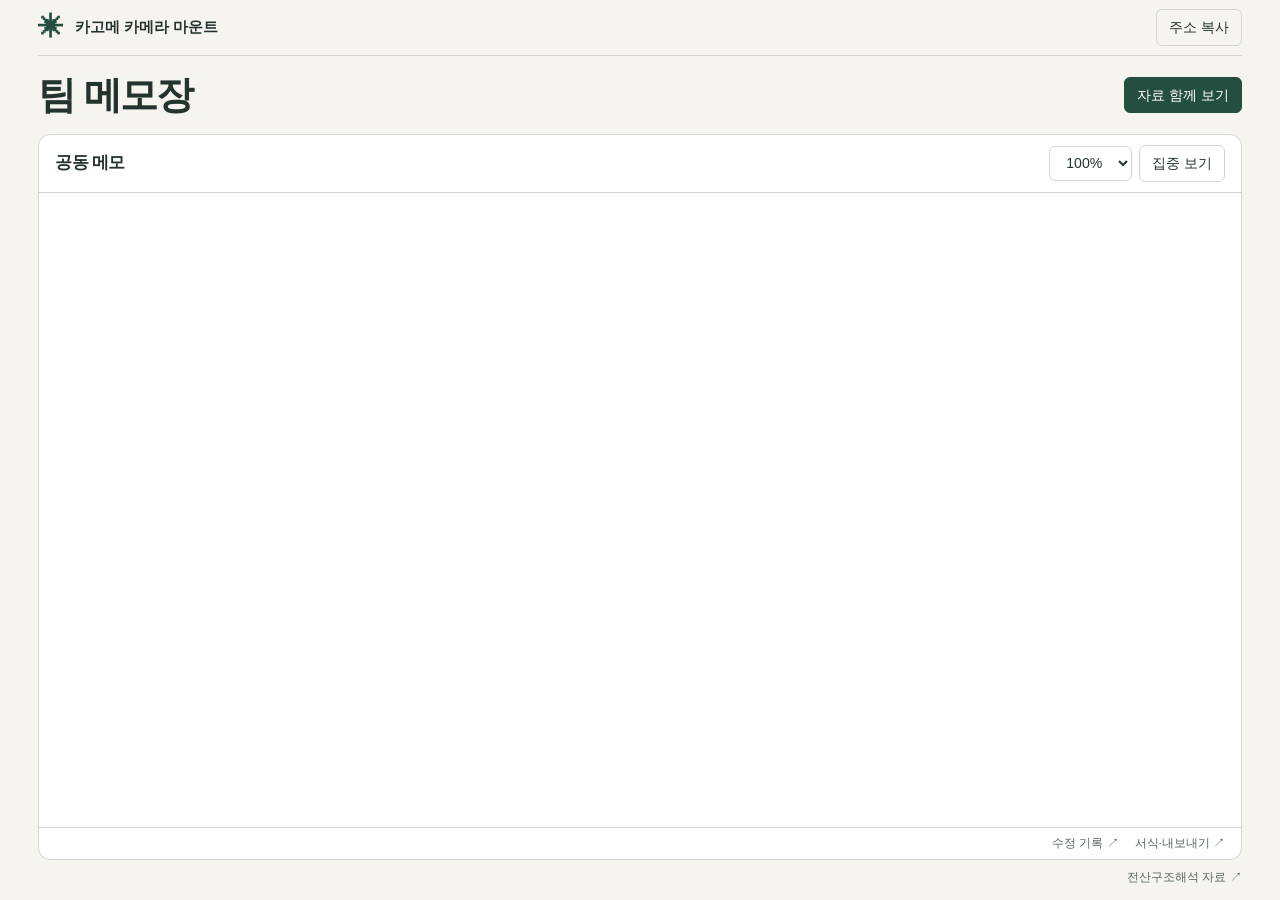
==== commit 1b4667f9: "Give the team memo a quiet writing surface and side-by-side materials" ====
--- a/index.html
+++ b/index.html
@@ -1,70 +1,62 @@
 <!doctype html>
 <html lang="ko">
 <head>
-<meta charset="utf-8">
-<meta name="viewport" content="width=device-width, initial-scale=1">
-<meta name="robots" content="noindex">
-<meta name="theme-color" content="#f4f4f0">
-<title>팀 메모 · 카고메 카메라 마운트</title>
-<style>
-*{box-sizing:border-box}html{color-scheme:light}body{margin:0;background:#f4f4f0;color:#20342d;font-family:"Inter","Apple SD Gothic Neo","Malgun Gothic",sans-serif}header,main,footer{width:min(1480px,96%);margin:auto}header{display:flex;align-items:center;justify-content:space-between;padding:18px 2px;border-bottom:1px solid #c9d1c9;gap:12px}h1{font-size:clamp(19px,2.4vw,29px);margin:0;letter-spacing:-.055em}h1 span{font-weight:450;font-size:.65em;letter-spacing:-.025em;margin-left:12px;color:#4e6358}a{color:#234c3f;text-underline-offset:4px}button,a{font:inherit}button{cursor:pointer}.share{border:1px solid #9daea4;background:transparent;border-radius:7px;padding:8px 14px;color:#254537;font-weight:600}.tools{display:flex;align-items:center;justify-content:space-between;gap:12px;padding:13px 0}.views{display:flex;gap:3px}.views a{padding:10px 16px;border-radius:6px;text-decoration:none;font-weight:650;color:#456055}.views a[aria-current=page]{background:#274f40;color:white}.open{font-size:14px;margin-right:3px}.sheet{background:white;border:1px solid #bdcbc1;border-radius:8px;overflow:hidden;height:max(430px,calc(100vh - 194px));height:max(430px,calc(100dvh - 194px))}iframe{display:block;width:100%;height:100%;border:0}.hint{font-size:14px;margin:9px 2px;color:#43584b}footer{display:flex;align-items:center;justify-content:space-between;gap:14px;font-size:12px;color:#526258;padding:8px 2px 15px}a:focus-visible,button:focus-visible{outline:3px solid #b46817;outline-offset:2px}@media(max-width:600px){header,main,footer{width:96%}header{padding:12px 0}h1 span{display:block;margin:3px 0 0}.tools{padding:8px 0}.views a{padding:8px 11px}.open,.hint{font-size:13px}footer{align-items:baseline}.sheet{height:max(340px,calc(100dvh - 201px))}}
-.uploads{border:1px solid #bdcbc1;border-radius:8px;background:#fff;padding:14px 18px;margin-bottom:12px}.upload-head,.uploads li{display:flex;align-items:center;justify-content:space-between;gap:12px}.upload-head h2{font-size:17px;margin:0}.file-button{position:relative;overflow:hidden;border-radius:6px;background:#274f40;color:#fff;padding:8px 15px;font-weight:650;font-size:14px;cursor:pointer}.file-button:focus-within{outline:3px solid #b46817}.file-button input{position:absolute;inset:0;width:100%;opacity:0;cursor:pointer}.file-help,.uploads p,.uploads small{font-size:13px;color:#51645a}.uploads p{margin:7px 0 0}.uploads p:empty{display:none}.uploads ul{margin:0;padding:0;list-style:none;max-height:180px;overflow:auto}.uploads li{border-top:1px solid #e2e8e3;padding:8px 0;font-size:14px}.uploads li:first-child{margin-top:9px}.uploads li a{overflow-wrap:anywhere}.uploads li small{flex:none}.uploads:not([hidden])~.sheet{height:max(360px,64dvh)}
-</style>
+  <meta charset="utf-8">
+  <meta name="viewport" content="width=device-width,initial-scale=1">
+  <meta name="robots" content="noindex">
+  <meta name="theme-color" content="#f5f4ef">
+  <title>팀 메모 · 카고메 카메라 마운트</title>
+  <link rel="stylesheet" href="team-memo.css">
+  <script defer src="shared-files.js"></script>
+  <script defer src="team-memo.js"></script>
 </head>
 <body>
-<header><h1>팀 메모<span>카고메 카메라 진동 마운트</span></h1><button class="share" type="button" id="share">주소 복사</button></header>
-<main>
-<div class="tools"><nav class="views" aria-label="작업 공간"><a href="#manuscript" id="manuscript" aria-current="page">공동 메모</a><a href="#references" id="references">공유 자료</a></nav><a class="open" id="open" href="https://annuel.framapad.org/p/hyilkimm-kagome-team-notes-ad9d61" target="_blank" rel="noopener noreferrer">새 창에서 열기 ↗</a></div>
-<section class="uploads" id="uploads" hidden aria-labelledby="files-title">
-<div class="upload-head"><h2 id="files-title">공유 파일</h2><label class="file-button">파일 올리기<input id="upload" type="file" multiple></label></div>
-<p class="file-help">계정 없이 올리고 내려받을 수 있습니다. 파일은 Filebin에 임시 보관되며 목록에 만료일이 표시됩니다.</p>
-<p id="upload-status" role="status"></p><ul id="file-list" aria-label="공유된 파일"></ul>
-<p id="file-status" role="status"></p>
-</section>
-<div class="sheet" id="sheet"></div>
-<noscript><p><a href="https://annuel.framapad.org/p/hyilkimm-kagome-team-notes-ad9d61">공동 메모 열기</a></p></noscript>
-<p class="hint" id="hint"></p>
-</main>
-<footer><span>편집 기록과 내보내기는 편집창 도구 모음에서 이용할 수 있습니다.</span><a href="apdl-home.html">전산구조해석 자료</a></footer>
-<script>
-const docs = {
-  manuscript: {pad:"hyilkimm-kagome-team-notes-ad9d61",title:"공동 메모",hint:"목차와 회의 내용을 함께 정리하세요. 입력한 내용은 접속한 사람 모두에게 실시간으로 보입니다."},
-  references: {pad:"hyilkimm-kagome-references-6d98f3",title:"공유 자료",hint:"오래 보관할 자료는 공유 링크를 아래 편집창에 남기세요."}
-};
-let active;
-function showDocument() {
-  const hash=location.hash.slice(1);
-  if(["contents","matrix","files","files-exam","files-sol","files-class","files-ref"].includes(hash)){location.replace("apdl-home.html"+location.hash);return;}
-  const key=hash==="references"?"references":"manuscript";
-  if(key===active)return;
-  active=key;
-  document.getElementById("uploads").hidden=key!=="references";
-  if(key==="references")window.dispatchEvent(new Event("show-files"));
-  const doc=docs[key];
-  for(const name of Object.keys(docs)){
-    const link=document.getElementById(name);
-    if(name===key)link.setAttribute("aria-current","page");else link.removeAttribute("aria-current");
-  }
-  // Keep an opened editor connected when switching tabs so pending changes can finish.
-  let frame=document.getElementById("frame-"+key);
-  const url="https://annuel.framapad.org/p/"+doc.pad;
-  if(!frame){
-    frame=document.createElement("iframe");frame.id="frame-"+key;frame.title=doc.title+" 실시간 편집기";
-    frame.src=url+"?showChat=false&showLineNumbers=false&lang=ko";
-    document.getElementById("sheet").append(frame);
-  }
-  for(const other of document.querySelectorAll("iframe"))other.style.display=other===frame?"block":"none";
-  document.getElementById("open").href=frame.src;
-  document.getElementById("hint").textContent=doc.hint;
-}
-window.addEventListener("hashchange",showDocument);
-const share=document.getElementById("share");
-share.addEventListener("click",async()=>{
-  try{await navigator.clipboard.writeText(location.href);share.textContent="복사됨";setTimeout(()=>{share.textContent="주소 복사"},1600);}
-  catch{window.prompt("공유할 주소를 복사하세요.",location.href);}
-});
-</script>
-<script src="shared-files.js"></script>
-<script>showDocument();</script>
+  <header class="mast">
+    <div class="project"><span class="stamp" aria-hidden="true">✳</span>카고메 카메라 마운트</div>
+    <button id="share" type="button">주소 복사</button>
+  </header>
+  <main>
+    <div class="page-head">
+      <h1>팀 메모장</h1>
+      <button id="references" aria-expanded="false" aria-controls="uploads" type="button">자료 함께 보기</button>
+    </div>
+    <div class="workspace">
+      <section class="paper" aria-labelledby="memo-title">
+        <div class="bar">
+          <h2 id="memo-title">공동 메모</h2>
+          <div class="controls">
+            <label class="zoom-label"><span class="sr">메모 글자 크기</span>
+              <select id="zoom" aria-label="메모 글자 크기">
+                <option value="0.9">90%</option><option value="1" selected>100%</option>
+                <option value="1.15">115%</option><option value="1.3">130%</option><option value="1.5">150%</option>
+              </select>
+            </label>
+            <button id="focus" type="button" aria-pressed="false">집중 보기</button>
+          </div>
+        </div>
+        <div class="canvas">
+          <iframe id="frame-manuscript" title="공동 메모 작성" src="https://annuel.framapad.org/p/hyilkimm-kagome-team-notes-ad9d61?showControls=false&amp;showChat=false&amp;showLineNumbers=false&amp;noColors=true&amp;lang=ko" referrerpolicy="no-referrer"></iframe>
+        </div>
+        <div class="paper-foot">
+          <a href="https://annuel.framapad.org/p/hyilkimm-kagome-team-notes-ad9d61/timeslider" target="_blank" rel="noopener noreferrer">수정 기록 ↗</a>
+          <a id="open" href="https://annuel.framapad.org/p/hyilkimm-kagome-team-notes-ad9d61" target="_blank" rel="noopener noreferrer">서식·내보내기 ↗</a>
+        </div>
+      </section>
+      <aside class="resources" id="uploads" hidden aria-labelledby="files-title">
+        <div class="resources-head"><h2 id="files-title">공유 자료</h2><button id="close-files" type="button" aria-label="공유 자료 닫기">닫기</button></div>
+        <section class="files">
+          <div class="row"><h3>공유 파일</h3><label class="file-button">파일 올리기<input id="upload" type="file" multiple></label></div>
+          <p class="file-help">임시 보관한 파일은 표시된 만료일까지 받을 수 있습니다.</p>
+          <p id="upload-status" role="status"></p><ul id="file-list" aria-label="공유된 파일"></ul><p id="file-status" role="status"></p>
+        </section>
+        <section class="links">
+          <h3>자료 링크</h3>
+          <div id="reference-editor"></div>
+        </section>
+      </aside>
+    </div>
+  </main>
+  <footer><a href="apdl-home.html">전산구조해석 자료 ↗</a></footer>
+  <span id="feedback" class="sr" role="status"></span>
 </body>
 </html>
--- a/team-memo.css
+++ b/team-memo.css
@@ -0,0 +1,82 @@
+:root {
+  color-scheme: light;
+  --ink: #25332e;
+  --muted: #586760;
+  --border: #d1d7d0;
+  --paper: #fff;
+  --parchment: #f5f4ef;
+  --green: #244e40;
+  --memo-scale: 1;
+  font-family: "Work Sans", "Apple SD Gothic Neo", "Malgun Gothic", sans-serif;
+}
+* { box-sizing: border-box; }
+[hidden] { display: none !important; }
+body { margin: 0; color: var(--ink); background: var(--parchment); }
+button, select { font: inherit; color: inherit; }
+button, select, .file-button { cursor: pointer; }
+button, select {
+  background: transparent; border: 1px solid var(--border); border-radius: 6px;
+  padding: .48rem .75rem; font-size: .88rem;
+}
+button:hover, select:hover { background: #e9eee8; }
+a { color: var(--muted); text-underline-offset: 3px; }
+:focus-visible, .file-button:focus-within { outline: 3px solid #ac681a; outline-offset: 2px; }
+.mast, main, footer { width: min(1500px, 94%); margin-inline: auto; }
+.mast, .page-head, .bar, .controls, .paper-foot, .resources-head, .row, .project {
+  display: flex; align-items: center; gap: .65rem;
+}
+.mast, .page-head, .bar, .resources-head, .row { justify-content: space-between; }
+.mast { min-height: 3.5rem; border-bottom: 1px solid var(--border); }
+.project { font-size: .93rem; font-weight: 650; }
+.stamp { color: var(--green); font-size: 1.6rem; line-height: 1; }
+.page-head { padding-block: 1rem; }
+h1, h2, h3 { margin: 0; letter-spacing: -.045em; }
+h1 { font-size: clamp(1.6rem, 3vw, 2.4rem); line-height: 1.2; }
+h2 { font-size: 1.04rem; } h3 { font-size: .94rem; }
+#references, .file-button { color: white; background: var(--green); border-color: var(--green); }
+#references:hover, .file-button:hover { background: #34614e; }
+.workspace { display: grid; gap: 1rem; align-items: start; }
+body.with-files .workspace { grid-template-columns: minmax(0, 1fr) minmax(310px, 31%); }
+.paper, .resources {
+  min-width: 0; background: var(--paper); border: 1px solid var(--border);
+  border-radius: 12px; overflow: hidden;
+}
+.paper { display: grid; grid-template-rows: auto minmax(0,1fr) auto; height: max(420px, calc(100dvh - 174px)); }
+.bar, .resources-head { padding: .63rem 1rem; border-bottom: 1px solid var(--border); }
+.controls { gap: .4rem; }
+.canvas { position: relative; overflow: hidden; }
+iframe { border: 0; width: 100%; height: 100%; display: block; background: white; }
+#frame-manuscript {
+  position: absolute; inset: 0 auto auto 0;
+  width: calc(100% / var(--memo-scale)); height: calc(100% / var(--memo-scale));
+  transform: scale(var(--memo-scale)); transform-origin: top left;
+}
+.paper-foot { justify-content: flex-end; padding: .45rem .95rem; gap: 1rem; border-top: 1px solid var(--border); }
+.paper-foot a, footer a { font-size: .77rem; text-decoration: none; }
+.paper-foot a:hover, footer a:hover { text-decoration: underline; }
+.resources { display: flex; flex-direction: column; height: max(420px, calc(100dvh - 174px)); }
+.files { padding: 1rem; border-bottom: 1px solid var(--border); }
+.files p, .files small { color: var(--muted); font-size: .8rem; }
+.files p { margin: .55rem 0 0; } .files p:empty { display: none; }
+.file-button { position: relative; overflow: hidden; border-radius: 5px; padding: .45rem .7rem; font-size: .85rem; }
+.file-button input { position: absolute; inset: 0; width: 100%; opacity: 0; cursor: pointer; }
+.files ul { list-style: none; padding: 0; margin: .4rem 0; max-height: 20vh; overflow: auto; }
+.files li { display: grid; gap: .2rem; padding: .4rem 0; border-bottom: 1px solid #edf0ec; }
+.files li a { overflow-wrap: anywhere; }
+.links { display: flex; flex-direction: column; flex: 1; min-height: 0; }
+.links h3 { padding: .75rem 1rem; } #reference-editor { flex: 1; min-height: 0; }
+footer { padding-block: .45rem; text-align: right; }
+body.focus .mast, body.focus .page-head, body.focus footer, body.focus .resources { display: none; }
+body.focus main { width: 100%; } body.focus .workspace { display: block; }
+body.focus .paper { height: 100dvh; min-height: 300px; border: 0; border-radius: 0; }
+.sr { position: absolute; width: 1px; height: 1px; margin: -1px; overflow: hidden; clip-path: inset(50%); }
+@media(max-width: 800px) {
+  body.with-files .workspace { grid-template-columns: 1fr; }
+  body.with-files .resources { grid-row: 1; height: auto; }
+  #reference-editor { flex: auto; height: 240px; }
+  .mast, main, footer { width: 96%; }
+  .page-head { padding-block: .65rem; }
+  .bar { padding: .5rem .7rem; }
+  .controls { gap: .3rem; }
+  .paper { height: max(380px, calc(100dvh - 155px)); }
+}
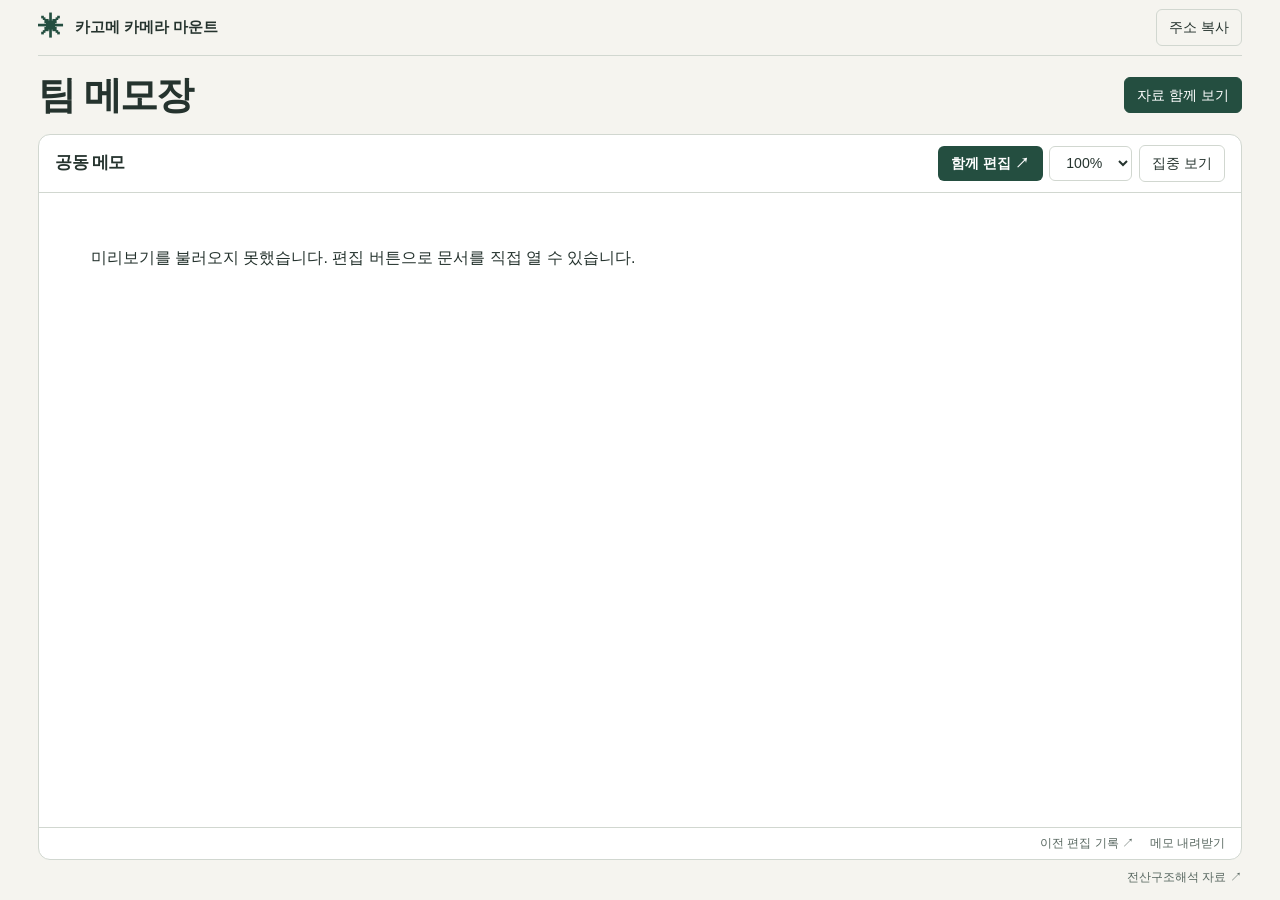
==== commit 8cd2e91a: "Replace Framapad with HedgeDoc for both shared notes" ====
--- a/index.html
+++ b/index.html
@@ -25,6 +25,7 @@
         <div class="bar">
           <h2 id="memo-title">공동 메모</h2>
           <div class="controls">
+            <a class="edit-button" id="open" href="https://pad.nixnet.services/52pFcc5PT7eMKQgNOdLOwA?edit" target="_blank" rel="noopener noreferrer">함께 편집 ↗</a>
             <label class="zoom-label"><span class="sr">메모 글자 크기</span>
               <select id="zoom" aria-label="메모 글자 크기">
                 <option value="0.9">90%</option><option value="1" selected>100%</option>
@@ -35,11 +36,12 @@
           </div>
         </div>
         <div class="canvas">
-          <iframe id="frame-manuscript" title="공동 메모 작성" src="https://annuel.framapad.org/p/hyilkimm-kagome-team-notes-ad9d61?showControls=false&amp;showChat=false&amp;showLineNumbers=false&amp;noColors=true&amp;lang=ko" referrerpolicy="no-referrer"></iframe>
+          <div class="note-preview" id="memo-preview" data-note="52pFcc5PT7eMKQgNOdLOwA">메모를 불러오는 중…</div>
         </div>
         <div class="paper-foot">
-          <a href="https://annuel.framapad.org/p/hyilkimm-kagome-team-notes-ad9d61/timeslider" target="_blank" rel="noopener noreferrer">수정 기록 ↗</a>
-          <a id="open" href="https://annuel.framapad.org/p/hyilkimm-kagome-team-notes-ad9d61" target="_blank" rel="noopener noreferrer">서식·내보내기 ↗</a>
+          <a href="https://annuel.framapad.org/p/hyilkimm-kagome-team-notes-ad9d61/timeslider" target="_blank" rel="noopener noreferrer">이전 편집 기록 ↗</a>
+          <a href="https://pad.nixnet.services/52pFcc5PT7eMKQgNOdLOwA/download">메모 내려받기</a>
+
         </div>
       </section>
       <aside class="resources" id="uploads" hidden aria-labelledby="files-title">
@@ -50,8 +52,8 @@
           <p id="upload-status" role="status"></p><ul id="file-list" aria-label="공유된 파일"></ul><p id="file-status" role="status"></p>
         </section>
         <section class="links">
-          <h3>자료 링크</h3>
-          <div id="reference-editor"></div>
+          <div class="link-head"><h3>자료 링크</h3><a href="https://pad.nixnet.services/SKTqg4RGRg2eQ6GLN6ODXA?edit" target="_blank" rel="noopener noreferrer">링크 편집 ↗</a></div>
+          <div class="note-preview" id="reference-editor" data-note="SKTqg4RGRg2eQ6GLN6ODXA">자료 링크를 불러오는 중…</div>
         </section>
       </aside>
     </div>
--- a/team-memo.css
+++ b/team-memo.css
@@ -45,12 +45,9 @@
 .bar, .resources-head { padding: .63rem 1rem; border-bottom: 1px solid var(--border); }
 .controls { gap: .4rem; }
 .canvas { position: relative; overflow: hidden; }
-iframe { border: 0; width: 100%; height: 100%; display: block; background: white; }
-#frame-manuscript {
-  position: absolute; inset: 0 auto auto 0;
-  width: calc(100% / var(--memo-scale)); height: calc(100% / var(--memo-scale));
-  transform: scale(var(--memo-scale)); transform-origin: top left;
-}
+.note-preview { white-space: pre-wrap; overflow-wrap: anywhere; overflow: auto; height: 100%; padding: clamp(16px, 4vw, 60px); line-height: 1.8; font-size: calc(1rem * var(--memo-scale)); }
+.edit-button { display: inline-flex; align-items: center; padding: .5rem .85rem; border-radius: 6px; background: var(--green); color: white; text-decoration: none; font-size: .88rem; font-weight: 650; }
+#reference-editor.note-preview { padding: .75rem 1rem; font-size: .93rem; }
 .paper-foot { justify-content: flex-end; padding: .45rem .95rem; gap: 1rem; border-top: 1px solid var(--border); }
 .paper-foot a, footer a { font-size: .77rem; text-decoration: none; }
 .paper-foot a:hover, footer a:hover { text-decoration: underline; }
@@ -80,3 +77,6 @@
   .controls { gap: .3rem; }
   .paper { height: max(380px, calc(100dvh - 155px)); }
 }
+
+.link-head { display: flex; align-items: center; justify-content: space-between; }
+.link-head a { font-size: .77rem; margin-right: 1rem; }
